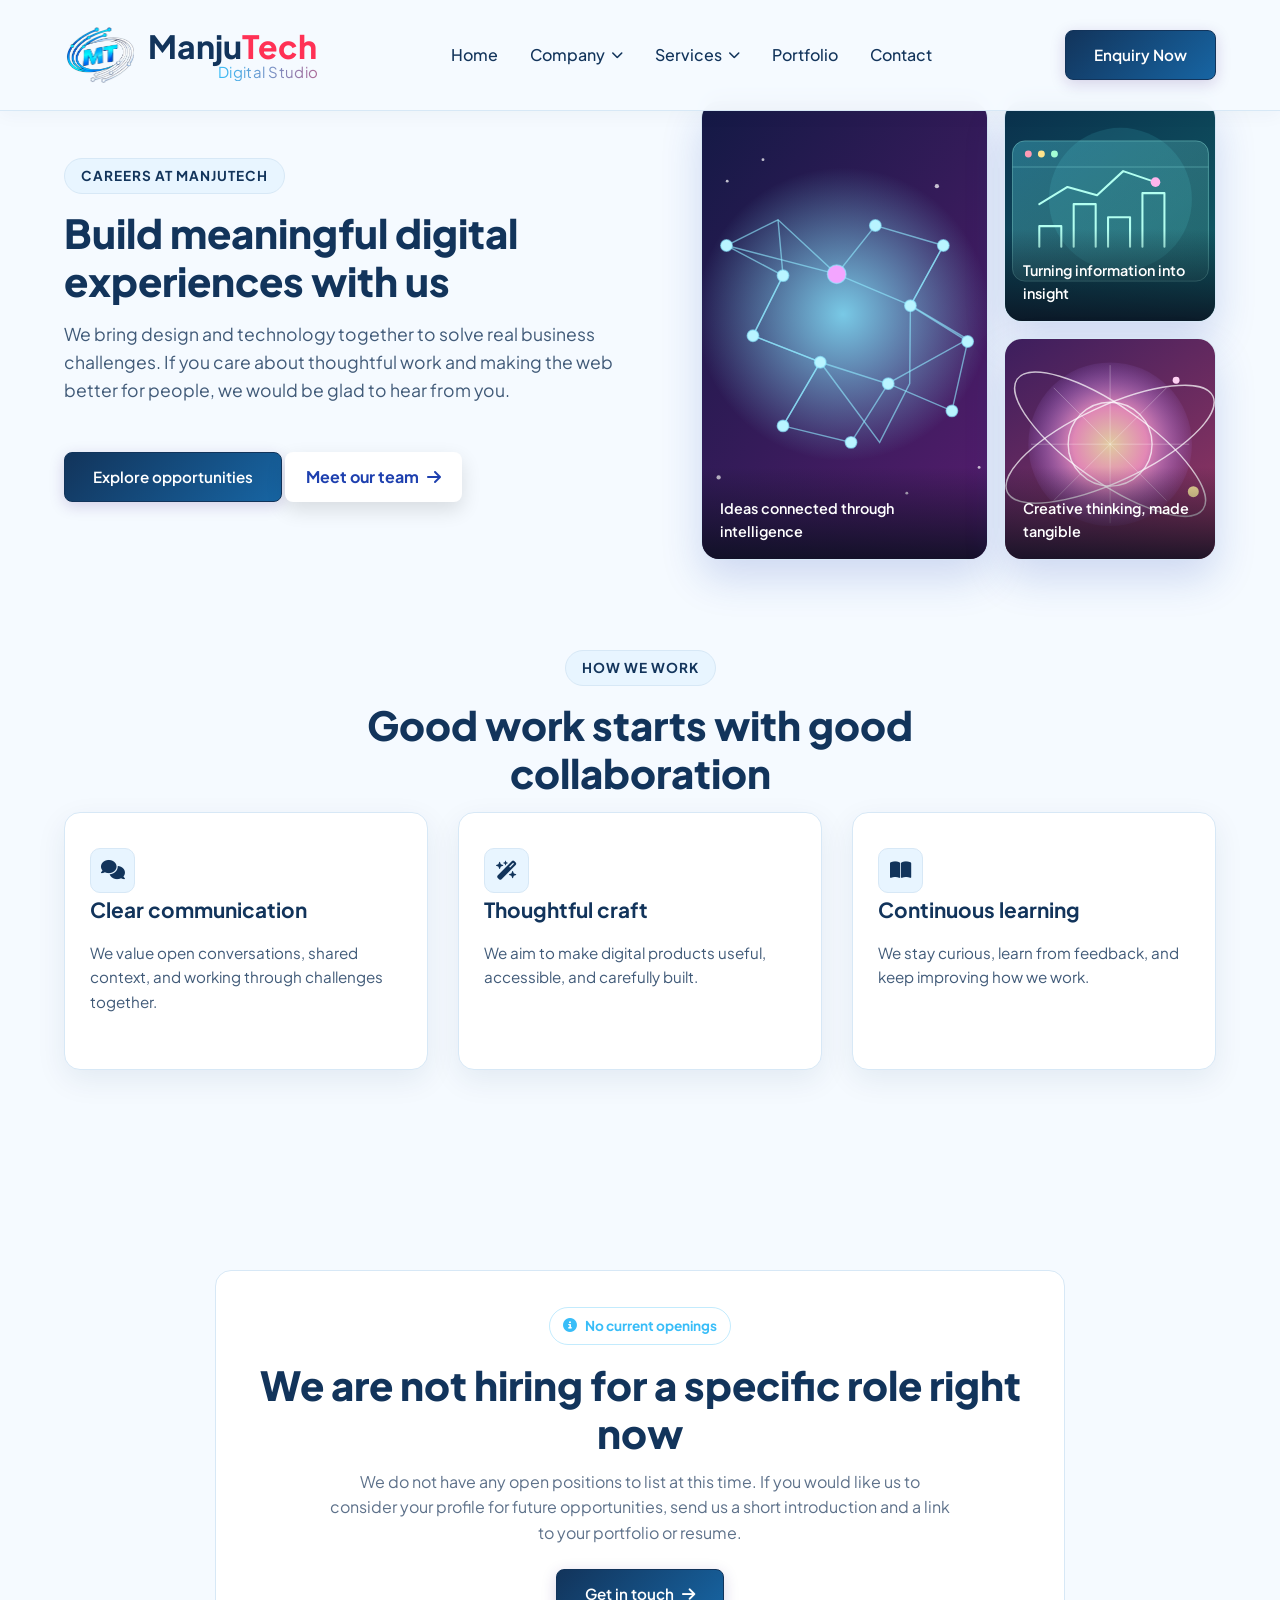
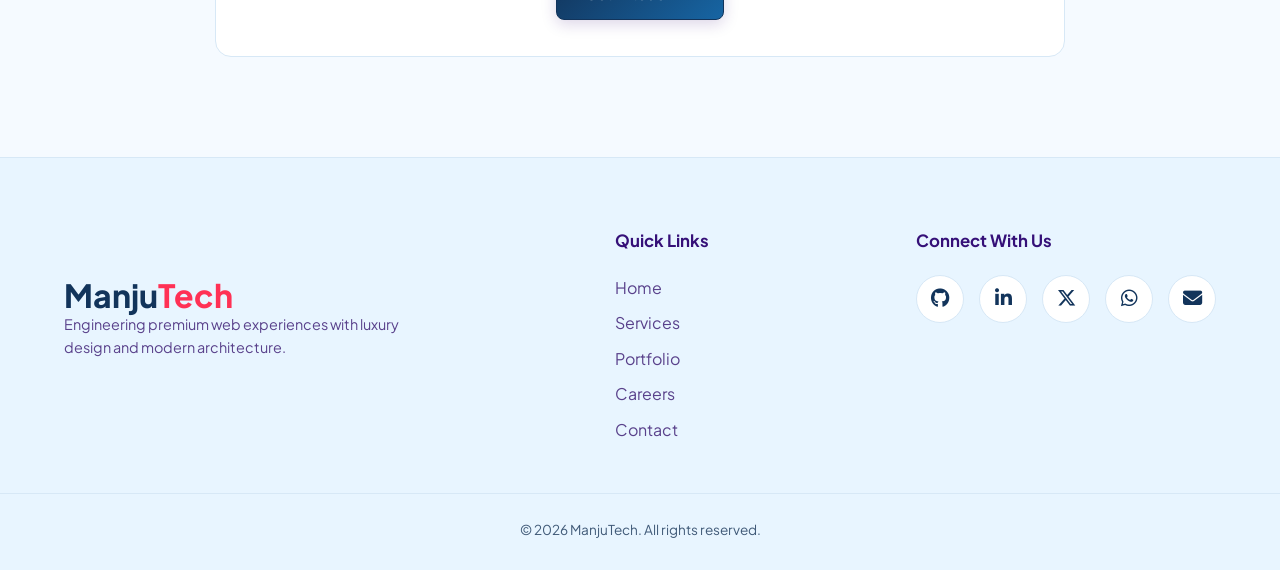
==== career.html @ 192bab0e "Add files via upload" ====
<!DOCTYPE html>
<html lang="en">
<head>
    <meta charset="UTF-8">
    <meta name="viewport" content="width=device-width, initial-scale=1.0">
    <meta name="description" content="Explore career opportunities at ManjuTech. No current openings are listed; get in touch to share your interest in future opportunities.">
    <title>Careers | ManjuTech Digital Studio</title>
    <link rel="preconnect" href="https://fonts.googleapis.com">
    <link rel="preconnect" href="https://fonts.gstatic.com" crossorigin>
    <link href="https://fonts.googleapis.com/css2?family=Plus+Jakarta+Sans:wght@300;400;500;600;700;800&display=swap" rel="stylesheet">
    <link rel="stylesheet" href="https://cdnjs.cloudflare.com/ajax/libs/font-awesome/6.5.1/css/all.min.css">
    <link rel="stylesheet" href="style.css">
    <style>
        .careers-hero {
            display: grid;
            grid-template-columns: minmax(0, 1fr) minmax(0, 0.9fr);
            align-items: center;
            gap: 64px;
        }

        .careers-intro {
            max-width: 600px;
        }

        .careers-intro .section-subtitle {
            margin: 0 0 30px;
        }

        .career-photo-grid {
            min-height: 460px;
            display: grid;
            grid-template-columns: 1.15fr 0.85fr;
            grid-template-rows: 1fr 1fr;
            gap: 16px;
        }

        .career-photo {
            position: relative;
            min-height: 0;
            overflow: hidden;
            border: var(--border-glass);
            border-radius: 18px;
            background: var(--bg-navy-card);
            box-shadow: 0 18px 40px rgba(30, 64, 175, 0.18);
        }

        .career-photo:first-child {
            grid-row: 1 / 3;
            border-radius: 18px;
        }

        .career-artwork {
            width: 100%;
            height: 100%;
            position: absolute;
            inset: 0;
            transition: transform 0.4s ease;
        }

        .career-photo:hover .career-artwork {
            transform: scale(1.04);
        }

        .career-photo figcaption {
            position: absolute;
            right: 0;
            bottom: 0;
            left: 0;
            padding: 30px 18px 16px;
            color: #fff;
            font-size: 0.9rem;
            font-weight: 600;
            background: linear-gradient(transparent, rgba(10, 15, 30, 0.85));
        }

        .career-team-link {
            display: inline-flex;
            align-items: center;
            gap: 8px;
            margin-top: 18px;
            padding: 11px 20px;
            border: 1px solid rgba(255, 255, 255, 0.75);
            border-radius: 8px;
            background: #fff;
            color: #1e40af;
            font-weight: 700;
            text-decoration: none;
            box-shadow: 0 8px 20px rgba(0, 0, 0, 0.12);
            transition: transform 0.2s ease, box-shadow 0.2s ease, background 0.2s ease;
        }

        .career-team-link:hover {
            transform: translateY(-2px);
            background: #f3f7ff;
            box-shadow: 0 12px 24px rgba(0, 0, 0, 0.16);
        }

        .career-team-link:focus-visible {
            outline: 3px solid var(--blue-light);
            outline-offset: 3px;
        }

        .career-values .section-header {
            max-width: 680px;
            margin: 0 auto;
        }

        .career-values {
            margin-top: 90px;
        }

        .career-values .service-card {
            height: 100%;
        }

        .career-openings {
            max-width: 850px;
            margin: 0 auto;
            padding: 36px;
            border: var(--border-glass);
            border-radius: 16px;
            background: var(--bg-navy-card);
            text-align: center;
        }

        .career-status {
            display: inline-flex;
            align-items: center;
            gap: 8px;
            margin-bottom: 16px;
            padding: 7px 13px;
            border: 1px solid rgba(56, 189, 248, 0.3);
            border-radius: 30px;
            color: var(--blue-light);
            font-size: 0.85rem;
            font-weight: 700;
        }

        .career-openings h2 {
            margin-bottom: 12px;
        }

        .career-openings p {
            max-width: 620px;
            margin: 0 auto 24px;
            color: var(--text-muted);
        }

        @media (max-width: 768px) {
            .careers-hero {
                grid-template-columns: 1fr;
                gap: 36px;
            }

            .career-photo-grid {
                min-height: 350px;
                gap: 10px;
            }

            .career-openings {
                padding: 26px 20px;
            }
        }

        @media (min-width: 769px) and (max-width: 992px) {
            .careers-hero {
                grid-template-columns: 1fr 0.9fr;
                gap: 32px;
            }

            .career-photo-grid {
                min-height: 380px;
            }
        }
    </style>
</head>
<body>
    <header class="navbar-header" id="navbar">
        <div class="container nav-container">
            <a href="index.html" class="logo">
                <img src="images/logo.png" alt="ManjuTech Logo" class="brand-logo">
                <span class="brand-text">
                    <span class="brand-name">Manju<span>Tech</span></span>
                    <span class="brand-tagline">Digital Studio</span>
                </span>
            </a>

            <nav class="nav-menu" id="nav-menu">
                <ul class="nav-list">
                    <li><a href="index.html" class="nav-link">Home</a></li>
                    <li class="nav-item dropdown">
                        <a href="#" class="nav-link dropdown-toggle active" aria-current="page">
                            Company <i class="fa-solid fa-chevron-down dropdown-icon"></i>
                        </a>
                        <div class="mega-menu">
                            <div class="mega-menu-header">COMPANY</div>
                            <div class="mega-menu-grid">
                                <a href="about.html" class="mega-item">
                                    <div class="icon-box"><i class="fa-solid fa-circle-info"></i></div>
                                    <div class="item-text">
                                        <span class="item-title">About Us</span>
                                        <span class="item-desc">Who We Are</span>
                                    </div>
                                </a>
                                <a href="team.html" class="mega-item">
                                    <div class="icon-box"><i class="fa-solid fa-user-group"></i></div>
                                    <div class="item-text">
                                        <span class="item-title">Our Team</span>
                                        <span class="item-desc">Designers. Thinkers. Makers.</span>
                                    </div>
                                </a>
                                <a href="technology.html" class="mega-item">
                                    <div class="icon-box"><i class="fa-solid fa-robot"></i></div>
                                    <div class="item-text">
                                        <span class="item-title">Technology Stacks</span>
                                        <span class="item-desc">Tools We Use</span>
                                    </div>
                                </a>
                                <a href="testimonial.html" class="mega-item">
                                    <div class="icon-box"><i class="fa-solid fa-comment-dots"></i></div>
                                    <div class="item-text">
                                        <span class="item-title">Testimonials</span>
                                        <span class="item-desc">Client Feedback</span>
                                    </div>
                                </a>
                                <a href="career.html" class="mega-item" aria-current="page">
                                    <div class="icon-box"><i class="fa-solid fa-briefcase"></i></div>
                                    <div class="item-text">
                                        <span class="item-title">Careers</span>
                                        <span class="item-desc">Join Our Team</span>
                                    </div>
                                </a>
                                <a href="faq.html" class="mega-item">
                                    <div class="icon-box"><i class="fa-solid fa-circle-question"></i></div>
                                    <div class="item-text">
                                        <span class="item-title">FAQs</span>
                                        <span class="item-desc">Answers Simplified</span>
                                    </div>
                                </a>
                            </div>
                        </div>
                    </li>
                    <li class="nav-item dropdown services-dropdown">
                        <a href="enquiry.html" class="nav-link dropdown-toggle">
                            Services <i class="fa-solid fa-chevron-down dropdown-icon"></i>
                        </a>
                        <div class="mega-menu services-mega-menu">
                            <div class="services-left-panel">
                                <div class="mega-menu-header">SERVICES</div>
                                <div class="service-cat-item active" data-target="panel-web">
                                    <div class="icon-box"><i class="fa-solid fa-laptop-code"></i></div>
                                    <div class="item-text">
                                        <span class="item-title">Web Development</span>
                                        <span class="item-desc">Scalable &amp; High Performance</span>
                                    </div>
                                    <i class="fa-solid fa-chevron-right arrow-icon"></i>
                                </div>
                                <div class="service-cat-item" data-target="panel-uiux">
                                    <div class="icon-box"><i class="fa-solid fa-pen-nib"></i></div>
                                    <div class="item-text">
                                        <span class="item-title">Web Design and UI/UX</span>
                                        <span class="item-desc">Conversion optimized websites</span>
                                    </div>
                                    <i class="fa-solid fa-chevron-right arrow-icon"></i>
                                </div>
                                <div class="service-cat-item" data-target="panel-software">
                                    <div class="icon-box"><i class="fa-solid fa-code"></i></div>
                                    <div class="item-text">
                                        <span class="item-title">Software Development</span>
                                        <span class="item-desc">Custom Application for business</span>
                                    </div>
                                    <i class="fa-solid fa-chevron-right arrow-icon"></i>
                                </div>
                                <div class="service-cat-item" data-target="panel-marketing">
                                    <div class="icon-box"><i class="fa-solid fa-bullhorn"></i></div>
                                    <div class="item-text">
                                        <span class="item-title">SEO and Digital Marketing</span>
                                        <span class="item-desc">Traffic-driven market solution</span>
                                    </div>
                                    <i class="fa-solid fa-chevron-right arrow-icon"></i>
                                </div>
                                <div class="service-cat-item" data-target="panel-ai">
                                    <div class="icon-box"><i class="fa-solid fa-microchip"></i></div>
                                    <div class="item-text">
                                        <span class="item-title">AI Integration &amp; Systems</span>
                                        <span class="item-desc">Smart Automation and AI Tools</span>
                                    </div>
                                    <i class="fa-solid fa-chevron-right arrow-icon"></i>
                                </div>
                            </div>
                            <div class="services-right-panel">
                                <div id="panel-web" class="sub-panel active">
                                    <div class="mega-menu-header">WEB DEVELOPMENT</div>
                                    <div class="sub-links-list">
                                        <a href="enquiry.html" class="sub-link"><i class="fa-solid fa-arrow-trend-up"></i> Full-Stack Web Development</a>
                                        <a href="enquiry.html" class="sub-link"><i class="fa-solid fa-arrow-trend-up"></i> WordPress Web Development</a>
                                        <a href="enquiry.html" class="sub-link"><i class="fa-solid fa-arrow-trend-up"></i> Custom E-commerce Development</a>
                                        <a href="enquiry.html" class="sub-link"><i class="fa-solid fa-arrow-trend-up"></i> WooCommerce Development</a>
                                        <a href="enquiry.html" class="sub-link"><i class="fa-solid fa-arrow-trend-up"></i> API Development &amp; Integration</a>
                                        <a href="enquiry.html" class="sub-link"><i class="fa-solid fa-arrow-trend-up"></i> Legacy System Modernization</a>
                                    </div>
                                </div>
                                <div id="panel-uiux" class="sub-panel">
                                    <div class="mega-menu-header">WEB DESIGN AND UI/UX</div>
                                    <div class="sub-links-list">
                                        <a href="enquiry.html" class="sub-link"><i class="fa-solid fa-arrow-trend-up"></i> Wireframing &amp; User Research</a>
                                        <a href="enquiry.html" class="sub-link"><i class="fa-solid fa-arrow-trend-up"></i> High-Converting Landing Pages</a>
                                        <a href="enquiry.html" class="sub-link"><i class="fa-solid fa-arrow-trend-up"></i> Design Systems &amp; UI Kits</a>
                                    </div>
                                </div>
                                <div id="panel-software" class="sub-panel">
                                    <div class="mega-menu-header">SOFTWARE DEVELOPMENT</div>
                                    <div class="sub-links-list">
                                        <a href="enquiry.html" class="sub-link"><i class="fa-solid fa-arrow-trend-up"></i> SaaS Product Engineering</a>
                                        <a href="enquiry.html" class="sub-link"><i class="fa-solid fa-arrow-trend-up"></i> Cross-Platform Mobile Apps</a>
                                        <a href="enquiry.html" class="sub-link"><i class="fa-solid fa-arrow-trend-up"></i> Enterprise Software Solutions</a>
                                    </div>
                                </div>
                                <div id="panel-marketing" class="sub-panel">
                                    <div class="mega-menu-header">SEO &amp; DIGITAL MARKETING</div>
                                    <div class="sub-links-list">
                                        <a href="enquiry.html" class="sub-link"><i class="fa-solid fa-arrow-trend-up"></i> Technical &amp; On-Page SEO</a>
                                        <a href="enquiry.html" class="sub-link"><i class="fa-solid fa-arrow-trend-up"></i> PPC &amp; Paid Advertising</a>
                                        <a href="enquiry.html" class="sub-link"><i class="fa-solid fa-arrow-trend-up"></i> Social Media Growth Campaigns</a>
                                    </div>
                                </div>
                                <div id="panel-ai" class="sub-panel">
                                    <div class="mega-menu-header">AI INTEGRATION</div>
                                    <div class="sub-links-list">
                                        <a href="enquiry.html" class="sub-link"><i class="fa-solid fa-arrow-trend-up"></i> Custom AI Chatbots &amp; Agents</a>
                                        <a href="enquiry.html" class="sub-link"><i class="fa-solid fa-arrow-trend-up"></i> Workflow Automation</a>
                                        <a href="enquiry.html" class="sub-link"><i class="fa-solid fa-arrow-trend-up"></i> LLM Fine-Tuning &amp; Integration</a>
                                    </div>
                                </div>
                            </div>
                        </div>
                    </li>
                    <li><a href="index.html" class="nav-link">Portfolio</a></li>
                    <li><a href="contact.html" class="nav-link">Contact</a></li>
                </ul>
            </nav>

            <div class="nav-actions">
                <a href="enquiry.html" class="btn btn-primary nav-btn">Enquiry Now</a>
                <button class="mobile-toggle" id="mobile-toggle" aria-label="Toggle Navigation Menu">
                    <i class="fa-solid fa-bars"></i>
                </button>
            </div>
        </div>
    </header>

    <main class="careers-page">
        <section id="careers" class="section-padding">
            <div class="container">
                <div class="careers-hero">
                    <div class="careers-intro">
                        <span class="section-badge">Careers at ManjuTech</span>
                        <h1 class="section-title">Build meaningful digital experiences with us</h1>
                        <p class="section-subtitle">We bring design and technology together to solve real business challenges. If you care about thoughtful work and making the web better for people, we would be glad to hear from you.</p>
                        <a href="#open-positions" class="btn btn-primary">Explore opportunities</a>
                        <a href="team.html" class="career-team-link">Meet our team <i class="fa-solid fa-arrow-right" aria-hidden="true"></i></a>
                    </div>
                    <div class="career-photo-grid" aria-label="AI-inspired digital illustrations">
                        <figure class="career-photo">
                            <svg class="career-artwork" viewBox="0 0 480 640" role="img" aria-labelledby="career-art-title-1" preserveAspectRatio="xMidYMid slice">
                                <title id="career-art-title-1">Abstract glowing neural network artwork</title>
                                <defs>
                                    <linearGradient id="career-bg-1" x1="0" y1="0" x2="1" y2="1">
                                        <stop stop-color="#101943"/>
                                        <stop offset="1" stop-color="#5a1d70"/>
                                    </linearGradient>
                                    <radialGradient id="career-glow-1">
                                        <stop stop-color="#85e8ff" stop-opacity=".85"/>
                                        <stop offset="1" stop-color="#85e8ff" stop-opacity="0"/>
                                    </radialGradient>
                                </defs>
                                <rect width="480" height="640" fill="url(#career-bg-1)"/>
                                <circle cx="238" cy="298" r="205" fill="url(#career-glow-1)"/>
                                <g fill="none" stroke="#90eaff" stroke-opacity=".62" stroke-width="2">
                                    <path d="M75 202 154 244 112 328 206 365 154 454 249 477 301 395 390 433 412 336 332 286 378 202 283 174 229 242 147 166Z"/>
                                    <path d="m75 202 154 40 104 44 79 47-112 62-94-30-52 89"/>
                                    <path d="m147 166 7 78-42 84 94 37 83 112 42-82 1-109 46-84"/>
                                    <circle cx="75" cy="202" r="8" fill="#b9f4ff"/>
                                    <circle cx="154" cy="244" r="8" fill="#b9f4ff"/>
                                    <circle cx="112" cy="328" r="8" fill="#b9f4ff"/>
                                    <circle cx="206" cy="365" r="8" fill="#b9f4ff"/>
                                    <circle cx="154" cy="454" r="8" fill="#b9f4ff"/>
                                    <circle cx="249" cy="477" r="8" fill="#b9f4ff"/>
                                    <circle cx="301" cy="395" r="8" fill="#b9f4ff"/>
                                    <circle cx="390" cy="433" r="8" fill="#b9f4ff"/>
                                    <circle cx="412" cy="336" r="8" fill="#b9f4ff"/>
                                    <circle cx="332" cy="286" r="8" fill="#b9f4ff"/>
                                    <circle cx="378" cy="202" r="8" fill="#b9f4ff"/>
                                    <circle cx="283" cy="174" r="8" fill="#b9f4ff"/>
                                    <circle cx="229" cy="242" r="13" fill="#f3a5ff"/>
                                </g>
                                <g fill="#fff" fill-opacity=".72">
                                    <circle cx="76" cy="112" r="2"/><circle cx="369" cy="119" r="3"/>
                                    <circle cx="428" cy="512" r="2"/><circle cx="64" cy="526" r="3"/>
                                    <circle cx="327" cy="548" r="2"/><circle cx="126" cy="82" r="2"/>
                                </g>
                            </svg>
                            <figcaption>Ideas connected through intelligence</figcaption>
                        </figure>
                        <figure class="career-photo">
                            <svg class="career-artwork" viewBox="0 0 480 320" role="img" aria-labelledby="career-art-title-2" preserveAspectRatio="xMidYMid slice">
                                <title id="career-art-title-2">Abstract AI interface with luminous data panels</title>
                                <defs>
                                    <linearGradient id="career-bg-2" x1="0" y1="0" x2="1" y2="1">
                                        <stop stop-color="#092b49"/>
                                        <stop offset="1" stop-color="#12666c"/>
                                    </linearGradient>
                                    <linearGradient id="career-panel-2" x1="0" y1="0" x2="1" y2="1">
                                        <stop stop-color="#53d8ed" stop-opacity=".35"/>
                                        <stop offset="1" stop-color="#b9ffdb" stop-opacity=".08"/>
                                    </linearGradient>
                                </defs>
                                <rect width="480" height="320" fill="url(#career-bg-2)"/>
                                <circle cx="255" cy="143" r="104" fill="#54e4ef" opacity=".12"/>
                                <rect x="98" y="58" width="285" height="204" rx="18" fill="url(#career-panel-2)" stroke="#9ef8ed" stroke-opacity=".55"/>
                                <path d="M98 96h285" stroke="#9ef8ed" stroke-opacity=".45"/>
                                <circle cx="121" cy="77" r="5" fill="#ff9bb5"/>
                                <circle cx="140" cy="77" r="5" fill="#ffe38c"/>
                                <circle cx="159" cy="77" r="5" fill="#a5ffd5"/>
                                <g fill="none" stroke="#b2fff0" stroke-width="3" stroke-linecap="round" stroke-linejoin="round">
                                    <path d="M137 212v-30h32v30m18 0v-62h32v62m18 0v-43h32v43m18 0v-78h32v78"/>
                                    <path d="m137 150 41-25 43 12 38-35 47 16"/>
                                </g>
                                <circle cx="306" cy="118" r="7" fill="#ffb5ec"/>
                            </svg>
                            <figcaption>Turning information into insight</figcaption>
                        </figure>
                        <figure class="career-photo">
                            <svg class="career-artwork" viewBox="0 0 480 320" role="img" aria-labelledby="career-art-title-3" preserveAspectRatio="xMidYMid slice">
                                <title id="career-art-title-3">Abstract digital creativity with a radiant geometric form</title>
                                <defs>
                                    <linearGradient id="career-bg-3" x1="0" y1="0" x2="1" y2="1">
                                        <stop stop-color="#321b5d"/>
                                        <stop offset="1" stop-color="#a33b62"/>
                                    </linearGradient>
                                    <radialGradient id="career-orb-3">
                                        <stop stop-color="#fff3b0"/>
                                        <stop offset=".45" stop-color="#ff9fca"/>
                                        <stop offset="1" stop-color="#b280ff" stop-opacity=".12"/>
                                    </radialGradient>
                                </defs>
                                <rect width="480" height="320" fill="url(#career-bg-3)"/>
                                <circle cx="240" cy="153" r="119" fill="url(#career-orb-3)" opacity=".8"/>
                                <g fill="none" stroke="#fff" stroke-opacity=".72">
                                    <ellipse cx="240" cy="153" rx="165" ry="55" transform="rotate(-25 240 153)" stroke-width="2"/>
                                    <ellipse cx="240" cy="153" rx="165" ry="55" transform="rotate(35 240 153)" stroke-width="2"/>
                                    <circle cx="240" cy="153" r="61" stroke-width="2"/>
                                    <path d="M240 38v230M125 153h230M158 71l164 164m0-164L158 235" stroke-opacity=".4"/>
                                </g>
                                <circle cx="79" cy="91" r="7" fill="#b4f4ff"/>
                                <circle cx="361" cy="222" r="8" fill="#ffe7a0"/>
                                <circle cx="336" cy="60" r="5" fill="#ffd1f4"/>
                            </svg>
                            <figcaption>Creative thinking, made tangible</figcaption>
                        </figure>
                    </div>
                </div>

                <div class="career-values">
                    <div class="section-header text-center">
                        <span class="section-badge">How We Work</span>
                        <h2 class="section-title">Good work starts with good collaboration</h2>
                    </div>
                    <div class="services-grid">
                        <article class="service-card">
                            <div class="feature-icon"><i class="fa-solid fa-comments" aria-hidden="true"></i></div>
                            <h3>Clear communication</h3>
                            <p>We value open conversations, shared context, and working through challenges together.</p>
                        </article>
                        <article class="service-card">
                            <div class="feature-icon"><i class="fa-solid fa-wand-magic-sparkles" aria-hidden="true"></i></div>
                            <h3>Thoughtful craft</h3>
                            <p>We aim to make digital products useful, accessible, and carefully built.</p>
                        </article>
                        <article class="service-card">
                            <div class="feature-icon"><i class="fa-solid fa-book-open" aria-hidden="true"></i></div>
                            <h3>Continuous learning</h3>
                            <p>We stay curious, learn from feedback, and keep improving how we work.</p>
                        </article>
                    </div>
                </div>
            </div>
        </section>

        <section id="open-positions" class="section-padding">
            <div class="container">
                <div class="career-openings">
                    <span class="career-status"><i class="fa-solid fa-circle-info" aria-hidden="true"></i> No current openings</span>
                    <h2 class="section-title">We are not hiring for a specific role right now</h2>
                    <p>We do not have any open positions to list at this time. If you would like us to consider your profile for future opportunities, send us a short introduction and a link to your portfolio or resume.</p>
                    <a class="btn btn-primary" href="mailto:Sahbablu091@gmail.com?subject=Future%20career%20opportunities%20at%20ManjuTech">
                        Get in touch <i class="fa-solid fa-arrow-right" aria-hidden="true"></i>
                    </a>
                </div>
            </div>
        </section>
    </main>

   <!-- ================= FOOTER ================= -->
    <footer class="footer">
        <div class="container footer-container">
            <div class="footer-brand">
                <a href="index.html#home" class="brand-logo">
                    <div class="logo-icon">
                        <svg viewBox="0 0 500 300" xmlns="http://www.w3.org/2000/svg">
                            <path d="M 50 250 L 50 50 L 120 50 L 175 160 L 230 50 L 300 50 L 300 250 L 240 250 L 240 120 L 190 220 L 160 220 L 110 120 L 110 250 Z" fill="url(#navLogoGrad)" />
                            <path d="M 330 50 L 470 50 L 470 110 L 430 110 L 430 250 L 370 250 L 370 110 L 330 110 Z" fill="url(#navLogoGrad)" />
                            <path d="M 120 170 Q 230 40 340 40 Q 250 120 150 170 Z" fill="url(#navLogoGrad)" />
                            <path d="M 140 140 Q 260 20 380 20 Q 280 100 170 140 Z" fill="url(#navLogoGrad)" />
                        </svg>
                    </div>
                    <span class="brand-name">Manju<span>Tech</span></span>
                </a>
                <p>Engineering premium web experiences with luxury design and modern architecture.</p>
            </div>

            <div class="footer-links">
                <h4>Quick Links</h4>
                <ul>
                    <li><a href="index.html">Home</a></li>
                <li><a href="enquiry.html">Services</a></li>
                <li><a href="portfolio.html">Portfolio</a></li>
                <li><a href="career.html">Careers</a></li>
                <li><a href="contact.html">Contact</a></li>
                </ul>
            </div>

            <div class="footer-social">
                <h4>Connect With Us</h4>
               <div class="social-links">
    <!-- Existing social links (GitHub, LinkedIn, Twitter) -->
    <a href="#" target="_blank" aria-label="GitHub"><i class="fa-brands fa-github"></i></a>
    <a href="#" target="_blank" aria-label="LinkedIn"><i class="fa-brands fa-linkedin-in"></i></a>
    <a href="#" target="_blank" aria-label="Twitter"><i class="fa-brands fa-x-twitter"></i></a>

    <!-- Clickable WhatsApp Icon -->
    <a href="https://wa.me/9779767745929" target="_blank" rel="noopener noreferrer" aria-label="WhatsApp">
        <i class="fa-brands fa-whatsapp"></i>
    </a>

    <!-- Clickable Email Icon -->
    <a href="mailto:Sahbablu091@gmail.com" aria-label="Email Us">
        <i class="fa-solid fa-envelope"></i>
    </a>
</div>
            </div>
        </div>

        <div class="footer-bottom text-center">
            <p>&copy; <span id="year"></span> ManjuTech. All rights reserved.</p>
        </div>
    </footer>

    <script src="script.js"></script>
</body>
</html>
---- style.css ----
/* ====================================================================
   FILE: style.css
   MANJUTECH - Ice White, Sky Blue, Deep Blue & Electric Red
   
   COLOR PALETTE EDIT GUIDE:
   - Ice White: #F5FAFF
   - Sky Blue: #38BDF8
   - Deep Blue: #12345B
   - Electric Red: #FF3155
   ==================================================================== */

:root {
    /* Backgrounds: Warm Creamy White */
    --bg-color: #fcfbf7;
    --bg-card: #ffffff;
    --bg-card-hover: #f5f3ec;
    --border-color: rgba(0, 0, 0, 0.08);

    /* Text Colors for Light Theme */
    --text-primary: #1a1a1a;
    --text-secondary: #555555;
    --text-muted: #777777;

    /* Theme Accents: Crimson Red & Royal Blue */
    --primary-blue: #1e40af;       /* Deep Royal Blue */
    --primary-red: #dc2626;        /* Bold Crimson Red */
    --accent-red-hover: #b91c1c;

    /* Primary CTA Gradient (Blue to Red) */
    --btn-gradient: linear-gradient(135deg, #1e40af 0%, #dc2626 100%);
    --shadow-soft: 0 10px 30px rgba(0, 0, 0, 0.06);
}

/* Reset & Base Styles */
* {
    margin: 0;
    padding: 0;
    box-sizing: border-box;
}

html {
    scroll-behavior: smooth;
}

body {
    font-family: var(--font-main);
    background-color: var(--bg-navy-dark);
    color: var(--text-white);
    line-height: 1.6;
    overflow-x: hidden;
}

.container {
    width: 90%;
    max-width: 1200px;
    margin: 0 auto;
}

.section-padding {
    padding: 100px 0;
}

.text-center {
    text-align: center;
}

.w-100 {
    width: 100%;
}

/* Typography Utilities */
.gradient-text {
    background: var(--gradient-primary);
    -webkit-background-clip: text;
    -webkit-text-fill-color: transparent;
}

.section-badge {
    display: inline-block;
    padding: 6px 16px;
    border-radius: 30px;
    background: rgba(56, 189, 248, 0.1);
    border: 1px solid rgba(56, 189, 248, 0.3);
    color: var(--blue-light);
    font-size: 0.85rem;
    font-weight: 700;
    text-transform: uppercase;
    letter-spacing: 1px;
    margin-bottom: 15px;
}

.section-title {
    font-size: 2.5rem;
    font-weight: 800;
    margin-bottom: 15px;
    line-height: 1.2;
}

.section-subtitle {
    color: var(--text-muted);
    font-size: 1.1rem;
    max-width: 650px;
    margin: 0 auto 50px auto;
}

/* Buttons */
.btn {
    display: inline-flex;
    align-items: center;
    justify-content: center;
    gap: 8px;
    padding: 12px 28px;
    border-radius: 8px;
    font-weight: 600;
    font-size: 0.95rem;
    text-decoration: none;
    cursor: pointer;
    transition: var(--transition);
    border: none;
}

.btn-primary {
    background: var(--gradient-primary);
    color: var(--text-white);
    box-shadow: var(--shadow-glow);
}

.btn-primary:hover {
    transform: translateY(-2px);
    box-shadow: 0 15px 35px -10px rgba(56, 189, 248, 0.5);
}

.btn-secondary {
    background: rgba(255, 255, 255, 0.05);
    color: var(--text-white);
    border: var(--border-glass);
}

.btn-secondary:hover {
    background: rgba(255, 255, 255, 0.1);
    border-color: var(--blue-light);
}

.btn-light {
    background: #ffffff;
    color: var(--bg-navy-dark);
}

.btn-light:hover {
    background: var(--blue-light);
    color: #ffffff;
}

/* Navbar */
.navbar-header {
    position: fixed;
    top: 0;
    left: 0;
    width: 100%;
    z-index: 1000;
    padding: 20px 0;
    transition: var(--transition);
}

.navbar-header.scrolled {
    background: rgba(7, 13, 31, 0.9);
    backdrop-filter: blur(12px);
    padding: 12px 0;
    border-bottom: var(--border-glass);
}

.nav-container {
    display: flex;
    align-items: center;
    justify-content: space-between;
}

.brand-logo {
    display: flex;
    align-items: center;
    gap: 12px;
    text-decoration: none;
}

.logo-icon {
    width: 42px;
    height: 42px;
}

.logo-icon svg {
    width: 100%;
    height: 100%;
}

.brand-name {
    font-size: 1.5rem;
    font-weight: 800;
    color: var(--text-white);
}

.brand-name span {
    color: var(--blue-light);
}

.nav-list {
    display: flex;
    list-style: none;
    gap: 32px;
}

.nav-link {
    color: var(--text-muted);
    text-decoration: none;
    font-weight: 500;
    transition: var(--transition);
}

.nav-link:hover, .nav-link.active {
    color: var(--blue-light);
}

.nav-actions {
    display: flex;
    align-items: center;
    gap: 15px;
}

.mobile-toggle {
    display: none;
    background: none;
    border: none;
    color: var(--text-white);
    font-size: 1.5rem;
    cursor: pointer;
}

/* Hero Section */
.hero-section {
    position: relative;
    padding: 180px 0 100px 0;
    min-height: 90vh;
    display: flex;
    align-items: center;
}

.hero-bg-glow {
    position: absolute;
    top: -100px;
    right: -100px;
    width: 600px;
    height: 600px;
    background: var(--gradient-glow);
    z-index: -1;
    pointer-events: none;
}

.hero-container {
    display: grid;
    grid-template-columns: 1.2fr 0.8fr;
    gap: 50px;
    align-items: center;
}

.badge-pill {
    display: inline-flex;
    align-items: center;
    gap: 8px;
    padding: 6px 16px;
    border-radius: 20px;
    background: rgba(56, 189, 248, 0.08);
    border: var(--border-glass);
    font-size: 0.85rem;
    color: var(--blue-light);
    margin-bottom: 25px;
}

.status-dot {
    width: 8px;
    height: 8px;
    background: #10b981;
    border-radius: 50%;
    box-shadow: 0 0 10px #10b981;
}

.hero-title {
    font-size: 3.5rem;
    font-weight: 800;
    line-height: 1.15;
    margin-bottom: 20px;
}

.hero-subtitle {
    font-size: 1.2rem;
    color: var(--text-muted);
    margin-bottom: 35px;
    max-width: 580px;
}

.hero-cta-group {
    display: flex;
    gap: 15px;
    margin-bottom: 50px;
}

.hero-stats {
    display: flex;
    gap: 40px;
    padding-top: 30px;
    border-top: var(--border-glass);
}

.stat-number {
    font-size: 2rem;
    font-weight: 800;
    color: var(--blue-light);
}

.stat-label {
    font-size: 0.85rem;
    color: var(--text-muted);
}

/* Hero Visual / Code Window */
.code-card-glass {
    background: var(--bg-navy-card);
    border: var(--border-glass);
    border-radius: 16px;
    box-shadow: 0 20px 40px rgba(0, 0, 0, 0.5);
    overflow: hidden;
}

.code-card-header {
    background: rgba(255, 255, 255, 0.03);
    padding: 12px 20px;
    display: flex;
    align-items: center;
    gap: 8px;
    border-bottom: var(--border-glass);
}

.dot {
    width: 12px;
    height: 12px;
    border-radius: 50%;
}

.dot.red { background: #ef4444; }
.dot.yellow { background: #f59e0b; }
.dot.green { background: #10b981; }

.code-title {
    font-size: 0.85rem;
    color: var(--text-muted);
    margin-left: 10px;
    font-family: monospace;
}

.code-body {
    padding: 25px;
    font-family: 'Courier New', Courier, monospace;
    font-size: 0.9rem;
    line-height: 1.7;
    overflow-x: auto;
}

.token-keyword { color: #f43f5e; }
.token-class { color: #38bdf8; }
.token-method { color: #3b82f6; }
.token-property { color: #a7f3d0; }
.token-string { color: #fde047; }

/* About Section */
.about-cta {
    margin-top: 40px;
}

.about-grid {
    display: grid;
    grid-template-columns: 1fr 1fr;
    gap: 60px;
    align-items: center;
}

.about-image-wrapper {
    position: relative;
}

.about-img {
    width: 100%;
    border-radius: 16px;
    border: var(--border-glass);
    box-shadow: 0 20px 40px rgba(0,0,0,0.4);
}

.about-experience-card {
    position: absolute;
    bottom: -20px;
    right: -20px;
    background: var(--bg-navy-light);
    border: var(--border-glass);
    padding: 20px 25px;
    border-radius: 12px;
    box-shadow: var(--shadow-glow);
    display: flex;
    flex-direction: column;
}

.exp-number {
    font-size: 2rem;
    font-weight: 800;
    color: var(--blue-light);
}

.exp-text {
    font-size: 0.85rem;
    color: var(--text-muted);
}

.about-details h3 {
    font-size: 1.8rem;
    margin-bottom: 20px;
    line-height: 1.3;
}

.about-details p {
    color: var(--text-muted);
    margin-bottom: 30px;
}

.about-features {
    display: flex;
    flex-direction: column;
    gap: 20px;
}

.feature-card {
    display: flex;
    gap: 15px;
    background: var(--bg-navy-card);
    padding: 16px;
    border-radius: 12px;
    border: var(--border-glass);
}

.feature-icon {
    width: 45px;
    height: 45px;
    background: rgba(56, 189, 248, 0.1);
    color: var(--blue-light);
    border-radius: 10px;
    display: flex;
    align-items: center;
    justify-content: center;
    font-size: 1.2rem;
    flex-shrink: 0;
}

.feature-card h4 {
    font-size: 1.05rem;
    margin-bottom: 4px;
}

.feature-card p {
    font-size: 0.85rem;
    margin-bottom: 0;
}

/* Services Section */
.services-grid {
    display: grid;
    grid-template-columns: repeat(auto-fit, minmax(260px, 1fr));
    gap: 30px;
}

.service-card {
    background: var(--bg-navy-card);
    border: var(--border-glass);
    border-radius: 16px;
    padding: 35px 25px;
    transition: var(--transition);
}

.service-card:hover {
    transform: translateY(-8px);
    border-color: var(--blue-light);
    box-shadow: var(--shadow-glow);
}

.service-icon {
    width: 60px;
    height: 60px;
    background: var(--gradient-primary);
    border-radius: 12px;
    display: flex;
    align-items: center;
    justify-content: center;
    font-size: 1.6rem;
    color: var(--text-white);
    margin-bottom: 25px;
}

.service-card h3 {
    font-size: 1.3rem;
    margin-bottom: 15px;
}

.service-card p {
    color: var(--text-muted);
    font-size: 0.95rem;
    margin-bottom: 20px;
}

.service-list {
    list-style: none;
}

.service-list li {
    font-size: 0.85rem;
    color: var(--text-muted);
    margin-bottom: 8px;
    display: flex;
    align-items: center;
    gap: 8px;
}

.service-list li i {
    color: var(--blue-light);
}

/* Portfolio Section */
.portfolio-filters {
    display: flex;
    justify-content: center;
    gap: 12px;
    margin-bottom: 40px;
    flex-wrap: wrap;
}

.filter-btn {
    background: transparent;
    border: var(--border-glass);
    color: var(--text-muted);
    padding: 8px 20px;
    border-radius: 20px;
    cursor: pointer;
    font-weight: 500;
    transition: var(--transition);
}

.filter-btn:hover, .filter-btn.active {
    background: var(--blue-light);
    color: var(--bg-navy-dark);
    border-color: var(--blue-light);
}

.portfolio-grid {
    display: grid;
    grid-template-columns: repeat(auto-fit, minmax(320px, 1fr));
    gap: 30px;
}

.portfolio-card {
    border-radius: 16px;
    overflow: hidden;
    background: var(--bg-navy-card);
    border: var(--border-glass);
}

.portfolio-card.hide {
    display: none;
}

.portfolio-img-container {
    position: relative;
    overflow: hidden;
    height: 260px;
}

.portfolio-img-container img {
    width: 100%;
    height: 100%;
    object-fit: cover;
    transition: var(--transition);
}

.portfolio-overlay {
    position: absolute;
    inset: 0;
    background: rgba(7, 13, 31, 0.9);
    padding: 30px;
    display: flex;
    flex-direction: column;
    justify-content: center;
    align-items: flex-start;
    opacity: 0;
    transition: var(--transition);
}

.portfolio-card:hover .portfolio-overlay {
    opacity: 1;
}

.portfolio-card:hover img {
    transform: scale(1.1);
}

.category-tag {
    font-size: 0.75rem;
    color: var(--blue-light);
    text-transform: uppercase;
    letter-spacing: 1px;
    margin-bottom: 10px;
    font-weight: 700;
}

.portfolio-overlay h3 {
    font-size: 1.25rem;
    margin-bottom: 8px;
}

.portfolio-overlay p {
    font-size: 0.85rem;
    color: var(--text-muted);
    margin-bottom: 20px;
}

/* Process Section */
.process-steps {
    display: grid;
    grid-template-columns: repeat(auto-fit, minmax(220px, 1fr));
    gap: 30px;
}

.step-card {
    background: var(--bg-navy-card);
    border: var(--border-glass);
    border-radius: 16px;
    padding: 30px 20px;
    position: relative;
}

.step-number {
    font-size: 2.5rem;
    font-weight: 800;
    color: rgba(56, 189, 248, 0.2);
    margin-bottom: 15px;
}

.step-card h3 {
    font-size: 1.15rem;
    margin-bottom: 10px;
}

.step-card p {
    font-size: 0.85rem;
    color: var(--text-muted);
}

/* Contact Section */
.contact-card-wrapper {
    background: var(--bg-navy-card);
    border: var(--border-glass);
    border-radius: 24px;
    padding: 60px;
    display: grid;
    grid-template-columns: 1fr 1fr;
    gap: 60px;
}

.contact-info h2 {
    font-size: 2.2rem;
    margin-bottom: 15px;
}

.contact-info p {
    color: var(--text-muted);
    margin-bottom: 40px;
}

.info-list {
    display: flex;
    flex-direction: column;
    gap: 25px;
}

.info-item {
    display: flex;
    gap: 15px;
    align-items: center;
}

.info-icon {
    width: 50px;
    height: 50px;
    border-radius: 12px;
    background: rgba(56, 189, 248, 0.1);
    color: var(--blue-light);
    display: flex;
    align-items: center;
    justify-content: center;
    font-size: 1.3rem;
}

.info-item h5 {
    font-size: 1rem;
    margin-bottom: 2px;
}

.info-item p {
    margin-bottom: 0;
    font-size: 0.9rem;
}

/* Form Styling */
.contact-form {
    display: flex;
    flex-direction: column;
    gap: 20px;
}

.form-group {
    display: flex;
    flex-direction: column;
    gap: 8px;
}

.form-group label {
    font-size: 0.85rem;
    font-weight: 600;
    color: var(--text-muted);
}

.form-group input, .form-group select, .form-group textarea {
    width: 100%;
    padding: 12px 16px;
    background: var(--bg-navy-dark);
    border: var(--border-glass);
    border-radius: 8px;
    color: var(--text-white);
    font-family: var(--font-main);
    outline: none;
    transition: var(--transition);
}

.form-group input:focus, .form-group select:focus, .form-group textarea:focus {
    border-color: var(--blue-light);
    box-shadow: 0 0 10px rgba(56, 189, 248, 0.2);
}

/* Footer */
.footer {
    background: #040814;
    border-top: var(--border-glass);
    padding: 70px 0 30px 0;
}

.footer-container {
    display: grid;
    grid-template-columns: 2fr 1fr 1fr;
    gap: 50px;
    margin-bottom: 50px;
}

.footer-brand p {
    color: var(--text-muted);
    font-size: 0.9rem;
    margin-top: 15px;
    max-width: 350px;
}

.footer-links h4, .footer-social h4 {
    font-size: 1.05rem;
    margin-bottom: 20px;
}

.footer-links ul {
    list-style: none;
    display: flex;
    flex-direction: column;
    gap: 10px;
}

.footer-links a {
    color: var(--text-muted);
    text-decoration: none;
    transition: var(--transition);
}

.footer-links a:hover {
    color: var(--blue-light);
}

.social-icons {
    display: flex;
    gap: 15px;
}

.social-icons a {
    width: 40px;
    height: 40px;
    border-radius: 50%;
    background: rgba(255, 255, 255, 0.05);
    color: var(--text-white);
    display: flex;
    align-items: center;
    justify-content: center;
    text-decoration: none;
    transition: var(--transition);
}

.social-icons a:hover {
    background: var(--blue-light);
    color: var(--bg-navy-dark);
}

.footer-bottom {
    border-top: var(--border-glass);
    padding-top: 25px;
    color: var(--text-muted);
    font-size: 0.85rem;
}

/* Modal */
.modal {
    display: none;
    position: fixed;
    inset: 0;
    z-index: 2000;
    background: rgba(0, 0, 0, 0.8);
    backdrop-filter: blur(8px);
    align-items: center;
    justify-content: center;
    padding: 20px;
}

.modal.active {
    display: flex;
}

.modal-content {
    background: var(--bg-navy-card);
    border: var(--border-glass);
    border-radius: 16px;
    max-width: 600px;
    width: 100%;
    padding: 30px;
    position: relative;
}

.close-modal {
    position: absolute;
    top: 15px;
    right: 20px;
    font-size: 1.8rem;
    cursor: pointer;
    color: var(--text-muted);
}

.close-modal:hover {
    color: var(--text-white);
}

.modal-content img {
    width: 100%;
    height: 240px;
    object-fit: cover;
    border-radius: 8px;
    margin-bottom: 20px;
}

/* Toast */
.toast {
    position: fixed;
    bottom: -100px;
    right: 30px;
    background: var(--blue-light);
    color: var(--bg-navy-dark);
    font-weight: 700;
    padding: 16px 24px;
    border-radius: 8px;
    box-shadow: 0 10px 30px rgba(0,0,0,0.5);
    transition: var(--transition);
    z-index: 3000;
}

.toast.show {
    bottom: 30px;
}

/* Responsive Media Queries */
@media (max-width: 992px) {
    .hero-container, .about-grid, .contact-card-wrapper {
        grid-template-columns: 1fr;
    }

    .hero-title {
        font-size: 2.8rem;
    }

    .footer-container {
        grid-template-columns: 1fr;
    }
}

@media (max-width: 768px) {
    .nav-menu {
        position: fixed;
        top: 80px;
        left: -100%;
        width: 100%;
        background: var(--bg-navy-card);
        padding: 30px;
        transition: var(--transition);
        border-bottom: var(--border-glass);
    }

    .nav-menu.active {
        left: 0;
    }

    .nav-list {
        flex-direction: column;
        align-items: center;
        gap: 20px;
    }

    .mobile-toggle {
        display: block;
    }

    .hero-cta-group {
        flex-direction: column;
    }

    .contact-card-wrapper {
        padding: 30px;
    }
}
.brand-logo-img {
    height: 48px;
    width: auto;
    object-fit: contain;
}
.whatsapp-link {
    color: var(--text-white);
    text-decoration: none;
    transition: var(--transition);
}

.whatsapp-link:hover {
    color: var(--blue-light);
}/* WhatsApp link styling */
.whatsapp-link {
    color: var(--text-white);
    text-decoration: none;
    transition: var(--transition);
}

.whatsapp-link:hover {
    color: var(--blue-light);
    text-decoration: underline;
}
/* Email link styling */
.email-link {
    color: var(--text-white);
    text-decoration: none;
    transition: var(--transition);
}

.email-link:hover {
    color: var(--blue-light);
    text-decoration: underline;
}
/* Social & Connect Icon Buttons */
.social-links {
    display: flex;
    justify-content: center;
    align-items: center;
    gap: 15px; /* Adds proper space between each button */
    margin-top: 20px;
}

.social-links a {
    width: 48px;
    height: 48px;
    background-color: rgba(255, 255, 255, 0.08); /* Dark subtle circular background */
    border: 1px solid rgba(255, 255, 255, 0.15);
    border-radius: 50%; /* Makes them circular */
    display: flex;
    align-items: center;
    justify-content: center;
    color: #ffffff !important; /* Pure white icon color */
    font-size: 1.2rem;
    text-decoration: none;
    transition: all 0.3s ease;
}

.social-links a:hover {
    background-color: #38bdf8; /* Light blue accent on hover */
    color: #0f172a !important; /* Dark text on hover */
    transform: translateY(-3px);
}
.logo {
    display: flex;
    align-items: center;
    gap: 14px;
    text-decoration: none;
}

.brand-text {
    display: flex;
    flex-direction: column;
    line-height: 1.1;
}

.brand-name {
    font-size: 32px;
    font-weight: 750;
    color: #ffffff;
}

.brand-name span {
    color: #65b9f5;
}

.brand-tagline {
    font-size: 15px;
    font-weight: 400;
    letter-spacing: 0.3px;
    position: relative;
    left: 70px;
    background: linear-gradient(90deg, #69b9f5, #5578d9);
    -webkit-background-clip: text;
    -webkit-text-fill-color: transparent;
}
.brand-logo {
    width: 70px;
    height: 70px;
    object-fit: contain;
    display: block;
    flex-shrink: 0;
}
/* Parent Container */
.nav-item.dropdown {
    position: relative;
    list-style: none;
}

.dropdown-toggle {
    display: flex;
    align-items: center;
    gap: 6px;
    cursor: pointer;
    text-decoration: none;
    color: #ffffff;
    font-weight: 500;
}

.dropdown-icon {
    font-size: 0.75rem;
    transition: transform 0.3s ease;
}

/* Mega Menu Container Card */
.mega-menu {
    position: absolute;
    top: 100%;
    left: 0;
    width: 520px;
    background-color: #0d1117; /* Dark theme background */
    border: 1px solid rgba(255, 255, 255, 0.1);
    border-radius: 16px;
    padding: 24px;
    margin-top: 12px;
    box-shadow: 0 20px 40px rgba(0, 0, 0, 0.6);
    
    /* Animation & Hidden States */
    opacity: 0;
    visibility: hidden;
    transform: translateY(12px);
    transition: all 0.3s cubic-bezier(0.16, 1, 0.3, 1);
    z-index: 1000;
}

/* Header Text */
.mega-menu-header {
    font-size: 0.75rem;
    font-weight: 700;
    color: #94a3b8;
    letter-spacing: 1px;
    margin-bottom: 16px;
    text-transform: uppercase;
}

/* 2-Column Grid Layout */
.mega-menu-grid {
    display: grid;
    grid-template-columns: 1fr 1fr;
    gap: 12px;
}

/* Individual Grid Card Item */
.mega-item {
    display: flex;
    align-items: center;
    gap: 14px;
    padding: 12px 14px;
    border-radius: 12px;
    text-decoration: none;
    background-color: rgba(255, 255, 255, 0.02);
    border: 1px solid transparent;
    transition: all 0.25s ease;
}

/* Icon Box Container */
.mega-item .icon-box {
    width: 44px;
    height: 44px;
    min-width: 44px;
    background-color: rgba(255, 255, 255, 0.05);
    border: 1px solid rgba(255, 255, 255, 0.1);
    border-radius: 10px;
    display: flex;
    align-items: center;
    justify-content: center;
    color: #64b5f6; /* Matching accent blue */
    font-size: 1.1rem;
    transition: all 0.25s ease;
}

/* Text Container */
.mega-item .item-text {
    display: flex;
    flex-direction: column;
}

.mega-item .item-title {
    font-size: 0.95rem;
    font-weight: 600;
    color: #ffffff;
    transition: color 0.25s ease;
}

.mega-item .item-desc {
    font-size: 0.8rem;
    color: #94a3b8;
    margin-top: 2px;
}

/* Hover States matching your theme */
.mega-item:hover {
    background-color: rgba(100, 181, 246, 0.08);
    border-color: rgba(100, 181, 246, 0.2);
    transform: translateY(-2px);
}

.mega-item:hover .icon-box {
    background-color: #64b5f6;
    color: #0d1117;
    border-color: #64b5f6;
}

.mega-item:hover .item-title {
    color: #64b5f6;
}

/* Show Menu on Hover */
.nav-item.dropdown:hover .mega-menu,
.nav-item.dropdown.active .mega-menu {
    opacity: 1;
    visibility: visible;
    transform: translateY(0);
}

.nav-item.dropdown:hover .dropdown-icon,
.nav-item.dropdown.active .dropdown-icon {
    transform: rotate(180deg);
}/* Two-Panel Mega Menu Container */
/* Centered Two-Panel Mega Menu Container */
.services-mega-menu {
    width: 760px !important;
    display: flex !important;
    padding: 0 !important;
    overflow: hidden;
    
    /* Centers the menu right under the Services button */
    left: 50% !important;
    transform: translateX(-50%) translateY(12px) !important;
}

/* Hover state to keep it centered when open */
.nav-item.dropdown:hover .services-mega-menu,
.nav-item.dropdown.active .services-mega-menu {
    opacity: 1;
    visibility: visible;
    transform: translateX(-50%) translateY(0) !important;
}

/* Left Panel */
.services-left-panel {
    width: 50%;
    padding: 20px;
    background-color: #0d1117;
    border-right: 1px solid rgba(255, 255, 255, 0.08);
    display: flex;
    flex-direction: column;
    gap: 6px;
}

/* Category item inside left panel */
.service-cat-item {
    display: flex;
    align-items: center;
    gap: 12px;
    padding: 10px 12px;
    border-radius: 10px;
    cursor: pointer;
    transition: all 0.2s ease;
}

.service-cat-item .icon-box {
    width: 38px;
    height: 38px;
    min-width: 38px;
    background-color: rgba(255, 255, 255, 0.04);
    border: 1px solid rgba(255, 255, 255, 0.08);
    border-radius: 8px;
    display: flex;
    align-items: center;
    justify-content: center;
    color: #64b5f6;
    font-size: 0.95rem;
}

.service-cat-item .item-text {
    display: flex;
    flex-direction: column;
    flex-grow: 1;
}

.service-cat-item .item-title {
    font-size: 0.88rem;
    font-weight: 600;
    color: #ffffff;
}

.service-cat-item .item-desc {
    font-size: 0.72rem;
    color: #94a3b8;
}

.service-cat-item .arrow-icon {
    font-size: 0.7rem;
    color: #64b5f6;
    opacity: 0;
    transition: opacity 0.2s ease;
}

/* Hover or Active state for Left Panel Items */
.service-cat-item:hover, 
.service-cat-item.active {
    background-color: rgba(100, 181, 246, 0.08);
    border-color: rgba(100, 181, 246, 0.15);
}

.service-cat-item:hover .arrow-icon,
.service-cat-item.active .arrow-icon {
    opacity: 1;
}

.service-cat-item.active .icon-box {
    background-color: #64b5f6;
    color: #0d1117;
}

/* Right Panel */
.services-right-panel {
    width: 50%;
    padding: 24px;
    background-color: #090d12;
    display: flex;
    flex-direction: column;
    justify-content: center;
}

/* Sub-panel switching logic */
.sub-panel {
    display: none;
}

.sub-panel.active {
    display: block;
}

/* Sub-links styling */
.sub-links-list {
    display: flex;
    flex-direction: column;
    gap: 8px;
    margin-top: 12px;
}

.sub-link {
    display: flex;
    align-items: center;
    gap: 10px;
    padding: 10px 14px;
    color: #cbd5e1;
    font-size: 0.88rem;
    font-weight: 500;
    text-decoration: none;
    border-radius: 8px;
    background-color: rgba(255, 255, 255, 0.02);
    transition: all 0.2s ease;
}

.sub-link i {
    font-size: 0.75rem;
    color: #64b5f6;
}

.sub-link:hover {
    background-color: rgba(100, 181, 246, 0.1);
    color: #64b5f6;
    padding-left: 18px;
}
/* Wide Contact Mega Menu Container */
.contact-mega-menu {
    width: 820px !important;
    display: flex !important;
    padding: 0 !important;
    overflow: hidden;
    left: auto !important;
    right: 0 !important;
    transform: translateY(12px) !important;
}

/* Hover state alignment */
.nav-item.dropdown:hover .contact-mega-menu,
.nav-item.dropdown.active .contact-mega-menu {
    opacity: 1;
    visibility: visible;
    transform: translateY(0) !important;
}

/* Left Info Panel */
.contact-info-panel {
    width: 45%;
    padding: 28px;
    background-color: #0d1117;
    border-right: 1px solid rgba(255, 255, 255, 0.08);
    display: flex;
    flex-direction: column;
    gap: 14px;
}

.contact-info-panel .badge-tag {
    font-size: 0.68rem;
    font-weight: 700;
    color: #64b5f6;
    background-color: rgba(100, 181, 246, 0.1);
    padding: 4px 10px;
    border-radius: 20px;
    width: fit-content;
    letter-spacing: 1px;
}

.contact-info-panel h3 {
    font-size: 1.25rem;
    color: #ffffff;
    line-height: 1.3;
}

.contact-info-panel h3 .highlight {
    color: #64b5f6;
}

.contact-info-panel p {
    font-size: 0.8rem;
    color: #94a3b8;
    line-height: 1.4;
}

.contact-methods {
    display: flex;
    flex-direction: column;
    gap: 12px;
    margin-top: 6px;
}

.contact-method-item {
    display: flex;
    align-items: center;
    gap: 10px;
}

/* Make email and whatsapp links clickable */
a.contact-method-item {
    text-decoration: none;
    cursor: pointer;
    transition: transform 0.2s ease;
}

a.contact-method-item:hover {
    transform: translateX(4px);
}

a.contact-method-item:hover .method-title {
    color: #64b5f6;
}

.contact-method-item .icon-box {
    width: 34px;
    height: 34px;
    min-width: 34px;
    background-color: rgba(255, 255, 255, 0.04);
    border: 1px solid rgba(255, 255, 255, 0.08);
    border-radius: 8px;
    display: flex;
    align-items: center;
    justify-content: center;
    color: #64b5f6;
    font-size: 0.85rem;
}

.contact-method-item .method-title {
    display: block;
    font-size: 0.78rem;
    font-weight: 600;
    color: #ffffff;
}

.contact-method-item .method-desc {
    display: block;
    font-size: 0.72rem;
    color: #94a3b8;
}

/* Right Form Panel */
.contact-form-panel {
    width: 55%;
    padding: 28px;
    background-color: #090d12;
}

.contact-form-panel form {
    display: flex;
    flex-direction: column;
    gap: 12px;
}

.contact-form-panel .form-group {
    display: flex;
    flex-direction: column;
    gap: 4px;
}

.contact-form-panel label {
    font-size: 0.75rem;
    font-weight: 500;
    color: #94a3b8;
}

.contact-form-panel input,
.contact-form-panel select,
.contact-form-panel textarea {
    width: 100%;
    padding: 9px 12px;
    background-color: rgba(255, 255, 255, 0.04);
    border: 1px solid rgba(255, 255, 255, 0.1);
    border-radius: 8px;
    color: #ffffff;
    font-size: 0.82rem;
    outline: none;
    transition: border-color 0.2s ease;
}

.contact-form-panel select option {
    background-color: #0d1117;
    color: #ffffff;
}

.contact-form-panel input:focus,
.contact-form-panel select:focus,
.contact-form-panel textarea:focus {
    border-color: #64b5f6;
}

.contact-form-panel input::placeholder,
.contact-form-panel textarea::placeholder {
    color: #475569;
}

.contact-form-panel .submit-btn {
    width: 100%;
    padding: 10px;
    background: linear-gradient(135deg, #64b5f6 0%, #3b82f6 100%);
    color: #0d1117;
    font-weight: 600;
    font-size: 0.88rem;
    border: none;
    border-radius: 8px;
    cursor: pointer;
    transition: opacity 0.2s ease;
    margin-top: 4px;
}

.contact-form-panel .submit-btn:hover {
    opacity: 0.9;
}

/* Success Message Box Styling */
.success-message-box {
    display: flex;
    flex-direction: column;
    align-items: center;
    justify-content: center;
    text-align: center;
    padding: 40px 20px;
    gap: 12px;
}

.success-message-box i {
    font-size: 3rem;
    color: #4ade80;
}

.success-message-box h4 {
    font-size: 1.2rem;
    color: #ffffff;
    font-weight: 600;
}

.success-message-box p {
    font-size: 0.85rem;
    color: #94a3b8;
    line-height: 1.4;
}
/* Standalone Enquiry Page Layout */
.enquiry-standalone-page {
    min-height: 100vh;
    padding-top: 120px; /* Gives room for the fixed navbar */
    padding-bottom: 60px;
    padding-left: 20px;
    padding-right: 20px;
    background-color: #080b0f;
    display: flex;
    align-items: center;
    justify-content: center;
}

.enquiry-hero-container {
    max-width: 1180px;
    width: 100%;
    display: flex;
    gap: 60px;
    align-items: center;
}

.enquiry-brand-panel {
    flex: 1;
    display: flex;
    flex-direction: column;
    gap: 18px;
}

.enquiry-brand-panel .badge-tag {
    font-size: 0.72rem;
    font-weight: 700;
    color: #64b5f6;
    background-color: rgba(100, 181, 246, 0.1);
    padding: 6px 14px;
    border-radius: 20px;
    width: fit-content;
    letter-spacing: 1px;
}

.enquiry-brand-panel h1 {
    font-size: 2.5rem;
    color: #ffffff;
    line-height: 1.2;
}

.enquiry-brand-panel h1 .highlight {
    color: #64b5f6;
}

.brand-statement {
    font-size: 1.05rem;
    color: #cbd5e1;
    font-style: italic;
    line-height: 1.6;
    border-left: 3px solid #64b5f6;
    padding-left: 18px;
    margin: 8px 0;
}

.brand-values {
    display: flex;
    flex-direction: column;
    gap: 16px;
    margin-top: 10px;
}

.value-item {
    display: flex;
    gap: 14px;
    align-items: flex-start;
}

.value-item .icon-box {
    width: 42px;
    height: 42px;
    min-width: 42px;
    background-color: rgba(255, 255, 255, 0.04);
    border: 1px solid rgba(255, 255, 255, 0.08);
    border-radius: 10px;
    display: flex;
    align-items: center;
    justify-content: center;
    color: #64b5f6;
    font-size: 1rem;
}

.value-item h4 {
    font-size: 0.95rem;
    color: #ffffff;
    font-weight: 600;
}

.value-item p {
    font-size: 0.82rem;
    color: #94a3b8;
    margin-top: 2px;
    line-height: 1.4;
}

.enquiry-form-card {
    flex: 1;
    background-color: #0d1117;
    border: 1px solid rgba(255, 255, 255, 0.08);
    border-radius: 20px;
    padding: 36px;
    box-shadow: 0 20px 40px rgba(0, 0, 0, 0.5);
}

.enquiry-form-card h3 {
    font-size: 1.4rem;
    color: #ffffff;
    font-weight: 600;
}

.form-sub {
    font-size: 0.85rem;
    color: #94a3b8;
    margin-top: 4px;
    margin-bottom: 22px;
}

#standaloneEnquiryForm {
    display: flex;
    flex-direction: column;
    gap: 14px;
}

.enquiry-form-card .form-group {
    display: flex;
    flex-direction: column;
    gap: 5px;
}

.enquiry-form-card label {
    font-size: 0.78rem;
    font-weight: 500;
    color: #94a3b8;
}

.enquiry-form-card input,
.enquiry-form-card select,
.enquiry-form-card textarea {
    width: 100%;
    padding: 10px 14px;
    background-color: rgba(255, 255, 255, 0.03);
    border: 1px solid rgba(255, 255, 255, 0.1);
    border-radius: 8px;
    color: #ffffff;
    font-size: 0.88rem;
    outline: none;
    transition: border-color 0.2s ease;
}

.enquiry-form-card select option {
    background-color: #0d1117;
    color: #ffffff;
}

.enquiry-form-card input:focus,
.enquiry-form-card select:focus,
.enquiry-form-card textarea:focus {
    border-color: #64b5f6;
}

.submit-enquiry-btn {
    width: 100%;
    padding: 12px;
    background: linear-gradient(135deg, #64b5f6 0%, #3b82f6 100%);
    color: #0d1117;
    font-weight: 600;
    font-size: 0.92rem;
    border: none;
    border-radius: 8px;
    cursor: pointer;
    transition: opacity 0.2s ease;
    margin-top: 4px;
}

.submit-enquiry-btn:hover {
    opacity: 0.9;
}

.enquiry-success-state {
    display: flex;
    flex-direction: column;
    align-items: center;
    justify-content: center;
    text-align: center;
    padding: 40px 10px;
    gap: 14px;
}

.enquiry-success-state i {
    font-size: 3.5rem;
    color: #4ade80;
}

.enquiry-success-state h4 {
    font-size: 1.4rem;
    color: #ffffff;
    font-weight: 600;
}

.enquiry-success-state p {
    font-size: 0.9rem;
    color: #94a3b8;
    line-height: 1.5;
}

.reset-form-btn {
    margin-top: 10px;
    background: rgba(255, 255, 255, 0.08);
    color: #ffffff;
    border: 1px solid rgba(255, 255, 255, 0.15);
    padding: 8px 16px;
    border-radius: 6px;
    font-size: 0.82rem;
    cursor: pointer;
}

@media (max-width: 900px) {
    .enquiry-hero-container {
        flex-direction: column;
    }
}
/* Base Body Styling */
body {
    background-color: var(--bg-color);
    color: var(--text-primary);
    font-family: 'Plus Jakarta Sans', sans-serif;
}

/* Header & Navigation Bar */
.navbar-header, .header {
    background-color: rgba(252, 251, 247, 0.95);
    backdrop-filter: blur(10px);
    border-bottom: 1px solid var(--border-color);
}

.nav-link {
    color: var(--text-primary) !important;
}

.nav-link:hover, .nav-link.active {
    color: var(--primary-red) !important;
}

/* Red & Blue Buttons */
.btn-primary, .submit-btn, .submit-enquiry-btn {
    background: var(--btn-gradient) !important;
    color: #ffffff !important;
    border: none;
    box-shadow: 0 4px 15px rgba(220, 38, 38, 0.25);
}

.btn-primary:hover {
    opacity: 0.92;
}

/* Accent Text & Badges */
.gradient-text, .highlight {
    background: linear-gradient(135deg, #1e40af, #dc2626);
    -webkit-background-clip: text;
    -webkit-text-fill-color: transparent;
}

.section-badge, .badge-tag {
    color: var(--primary-red) !important;
    background-color: rgba(220, 38, 38, 0.08) !important;
    border: 1px solid rgba(220, 38, 38, 0.15);
}

/* Cards (Services, Contact, Enquiry Forms) */
.service-card, .contact-card-wrapper, .enquiry-form-card, .about-card {
    background-color: var(--bg-card) !important;
    border: 1px solid var(--border-color) !important;
    box-shadow: var(--shadow-soft) !important;
    color: var(--text-primary) !important;
}

.form-group label {
    color: var(--text-secondary) !important;
}

input, select, textarea {
    background-color: #faf9f5 !important;
    border: 1px solid #e2dfd5 !important;
    color: var(--text-primary) !important;
}

input:focus, select:focus, textarea:focus {
    border-color: var(--primary-blue) !important;
}

/* Icons */
.info-icon, .icon-box, .service-icon {
    background: rgba(30, 64, 175, 0.08) !important;
    color: var(--primary-blue) !important;
}


/* =====================================================================
   MANJUTECH — CREAM / BLUE / RED THEME
   Theme-only overrides. Original layout, spacing, sizing and interactions
   are intentionally preserved.
   ===================================================================== */

:root {
    --bg-color: #FAF8F3;
    --bg-card: #FFFFFF;
    --bg-card-hover: #F3F0E8;
    --border-color: #E7E1D6;

    --text-primary: #202B38;
    --text-secondary: #526171;
    --text-muted: #687789;
    --text-white: #202B38;

    --primary-blue: #174A78;
    --blue-light: #287CB8;
    --primary-red: #C83D45;
    --accent-red-hover: #A92F38;

    --gradient-primary: linear-gradient(135deg, #174A78 0%, #287CB8 100%);
    --gradient-primary-reverse: linear-gradient(135deg, #174A78 0%, #C83D45 100%);
    --gradient-glow: radial-gradient(circle, rgba(40,124,184,.13) 0%, rgba(250,248,243,0) 70%);
    --btn-gradient: linear-gradient(135deg, #174A78 0%, #287CB8 100%);

    --bg-navy-dark: #FAF8F3;
    --bg-navy-card: #FFFFFF;
    --bg-navy-light: #F3F0E8;
    --border-glass: 1px solid #E7E1D6;
    --shadow-soft: 0 10px 30px rgba(29, 48, 67, .07);
    --shadow-glow: 0 10px 28px rgba(23, 74, 120, .13);
}

/* Page and section foundations */
html, body {
    background: var(--bg-color);
    color: var(--text-primary);
}
body { color: var(--text-primary); }
section { color: var(--text-primary); }

/* Header and navigation */
.navbar-header, .header {
    background: rgba(250, 248, 243, .96);
    border-bottom: 1px solid var(--border-color);
    box-shadow: 0 4px 18px rgba(29, 48, 67, .035);
}
.navbar-header.scrolled {
    background: rgba(250, 248, 243, .97);
    border-bottom: 1px solid var(--border-color);
}
.brand-name, .dropdown-toggle, .mobile-toggle {
    color: var(--text-primary) !important;
}
.brand-name span { color: var(--primary-blue) !important; }
.brand-tagline {
    background: linear-gradient(90deg, var(--primary-blue), var(--primary-red));
    -webkit-background-clip: text;
    background-clip: text;
}
.nav-link, .dropdown-toggle { color: var(--text-primary) !important; }
.nav-link:hover, .nav-link.active,
.dropdown-toggle:hover { color: var(--primary-red) !important; }
.mobile-toggle { color: var(--primary-blue) !important; }

/* Typography, highlights and labels */
h1, h2, h3, h4, h5, h6,
.hero-title, .section-title, .about-details h3,
.service-card h3, .step-card h3, .contact-info h2 {
    color: var(--text-primary);
}
p, .hero-subtitle, .section-subtitle, .about-details p,
.service-card p, .service-list li, .step-card p,
.stat-label, .exp-text, .form-sub {
    color: var(--text-secondary);
}
.gradient-text, .highlight {
    background: linear-gradient(110deg, var(--primary-blue) 0%, #287CB8 65%, var(--primary-red) 100%);
    -webkit-background-clip: text;
    background-clip: text;
    -webkit-text-fill-color: transparent;
}
.section-badge, .badge-tag, .badge-pill {
    color: var(--primary-blue) !important;
    background: rgba(40, 124, 184, .08) !important;
    border: 1px solid rgba(40, 124, 184, .20) !important;
}
.section-badge { border-color: rgba(40,124,184,.22) !important; }
.status-dot { background: #269B69; box-shadow: 0 0 8px rgba(38,155,105,.25); }

/* Buttons and interactive accents */
.btn-primary, .submit-btn, .submit-enquiry-btn,
.contact-form-panel .submit-btn {
    background: var(--btn-gradient) !important;
    color: #FFFFFF !important;
    box-shadow: 0 6px 18px rgba(23, 74, 120, .18);
}
.btn-primary:hover, .submit-enquiry-btn:hover,
.contact-form-panel .submit-btn:hover {
    filter: brightness(.94);
}
.btn-secondary {
    background: #FFFFFF;
    color: var(--primary-blue) !important;
    border: 1px solid #C9D7E3;
}
.btn-secondary:hover {
    background: #EEF5FA;
    border-color: var(--primary-blue);
}
.btn-light { background: #FFFFFF; color: var(--primary-blue); }
.btn-light:hover { background: #EAF2F8; color: var(--primary-blue); }

/* Cards, panels and content surfaces */
.code-card-glass, .about-experience-card, .feature-card,
.service-card, .portfolio-card, .step-card,
.contact-card-wrapper, .enquiry-form-card, .modal-content,
.about-card {
    background: #FFFFFF !important;
    color: var(--text-primary) !important;
    border: 1px solid var(--border-color) !important;
    box-shadow: var(--shadow-soft);
}
.code-card-header {
    background: #F3F5F7;
    border-bottom: 1px solid var(--border-color);
}
.code-title { color: var(--text-secondary); }
.code-body { color: #34465A; }
.token-keyword { color: #C83D45; }
.token-class { color: #174A78; }
.token-method { color: #287CB8; }
.token-property { color: #247A60; }
.token-string { color: #A66A16; }

.service-card:hover {
    border-color: rgba(23, 74, 120, .45) !important;
    box-shadow: 0 14px 34px rgba(23, 74, 120, .11);
}
.service-icon {
    background: var(--gradient-primary) !important;
    color: #FFFFFF !important;
}
.feature-icon, .info-icon, .icon-box, .value-item .icon-box {
    background: rgba(40, 124, 184, .09) !important;
    border: 1px solid rgba(40, 124, 184, .16) !important;
    color: var(--primary-blue) !important;
}
.service-list li i, .category-tag, .stat-number, .exp-number {
    color: var(--primary-blue) !important;
}
.step-number { color: rgba(23, 74, 120, .18); }

/* Portfolio */
.portfolio-overlay {
    background: rgba(23, 45, 66, .91);
}
.portfolio-overlay h3 { color: #FFFFFF; }
.portfolio-overlay p { color: #E3EAF0; }
.category-tag { color: #A9D5F2 !important; }
.filter-btn {
    color: var(--text-secondary);
    border: 1px solid var(--border-color);
    background: #FFFFFF;
}
.filter-btn:hover, .filter-btn.active {
    background: var(--primary-blue);
    color: #FFFFFF;
    border-color: var(--primary-blue);
}

/* Forms */
.form-group label, .contact-form-panel label,
.enquiry-form-card label { color: var(--text-secondary) !important; }
.form-group input, .form-group select, .form-group textarea,
.contact-form-panel input, .contact-form-panel select,
.contact-form-panel textarea,
.enquiry-form-card input, .enquiry-form-card select,
.enquiry-form-card textarea,
input, select, textarea {
    background: #FFFFFF !important;
    color: var(--text-primary) !important;
    border: 1px solid #D9D5CC !important;
}
input::placeholder, textarea::placeholder,
.contact-form-panel input::placeholder,
.contact-form-panel textarea::placeholder {
    color: #8994A0 !important;
}
.form-group input:focus, .form-group select:focus,
.form-group textarea:focus, input:focus, select:focus,
textarea:focus, .contact-form-panel input:focus,
.contact-form-panel select:focus, .contact-form-panel textarea:focus,
.enquiry-form-card input:focus, .enquiry-form-card select:focus,
.enquiry-form-card textarea:focus {
    border-color: var(--primary-blue) !important;
    box-shadow: 0 0 0 3px rgba(40,124,184,.10);
}
select option, .contact-form-panel select option,
.enquiry-form-card select option {
    background: #FFFFFF;
    color: var(--text-primary);
}

/* Mega menus — preserve their existing dimensions and animations */
.mega-menu, .services-left-panel, .contact-info-panel {
    background: #FFFFFF !important;
    border-color: var(--border-color) !important;
    box-shadow: 0 18px 42px rgba(29,48,67,.13);
}
.services-right-panel, .contact-form-panel {
    background: #F7F5EF !important;
}
.mega-menu-header { color: var(--primary-blue); }
.mega-item, .service-cat-item,
.sub-link {
    background: #F8F7F3;
    border-color: #E9E4DA;
}
.mega-item .icon-box, .service-cat-item .icon-box,
.contact-method-item .icon-box {
    background: #EEF4F8;
    border-color: #DCE7EF;
    color: var(--primary-blue);
}
.mega-item .item-title, .service-cat-item .item-title,
.contact-method-item .method-title { color: var(--text-primary); }
.mega-item .item-desc, .service-cat-item .item-desc,
.contact-method-item .method-desc,
.contact-info-panel p { color: var(--text-secondary); }
.mega-item:hover, .service-cat-item:hover,
.service-cat-item.active {
    background: #EDF4F9;
    border-color: rgba(23,74,120,.22);
}
.mega-item:hover .icon-box, .service-cat-item.active .icon-box {
    background: var(--primary-blue);
    color: #FFFFFF;
}
.mega-item:hover .item-title, .sub-link:hover,
a.contact-method-item:hover .method-title {
    color: var(--primary-red);
}
.sub-link { color: var(--text-secondary); }
.sub-link i, .service-cat-item .arrow-icon { color: var(--primary-blue); }
.contact-info-panel h3 { color: var(--text-primary); }
.contact-info-panel h3 .highlight { color: var(--primary-red); }
.contact-info-panel .badge-tag {
    color: var(--primary-blue);
    background: #EAF2F8;
}
.contact-form-panel label { color: var(--text-secondary) !important; }

/* Enquiry page and success states */
.enquiry-standalone-page {
    background: var(--bg-color) !important;
}
.enquiry-brand-panel h1, .enquiry-form-card h3,
.enquiry-success-state h4 { color: var(--text-primary) !important; }
.enquiry-brand-panel h1 .highlight { color: var(--primary-blue); }
.brand-statement {
    color: var(--text-secondary);
    border-left-color: var(--primary-red);
}
.value-item h4 { color: var(--text-primary); }
.value-item p, .enquiry-success-state p { color: var(--text-secondary); }
.enquiry-form-card {
    background: #FFFFFF !important;
    border-color: var(--border-color) !important;
    box-shadow: var(--shadow-soft) !important;
}
.reset-form-btn {
    background: #F1F3F5;
    color: var(--primary-blue);
    border-color: #D8E0E7;
}
.success-message-box h4 { color: var(--text-primary); }
.success-message-box p { color: var(--text-secondary); }

/* Footer and social links */
.footer {
    background: #EDEAE2 !important;
    border-top: 1px solid var(--border-color);
}
.footer-brand p, .footer-links a, .footer-bottom {
    color: var(--text-secondary);
}
.footer-links a:hover { color: var(--primary-red); }
.footer-links h4, .footer-social h4 { color: var(--text-primary); }
.social-icons a, .social-links a {
    background: #FFFFFF;
    border: 1px solid #DCD7CD;
    color: var(--primary-blue) !important;
}
.social-icons a:hover, .social-links a:hover {
    background: var(--primary-blue);
    border-color: var(--primary-blue);
    color: #FFFFFF !important;
}

/* Utility overlays and links */
.whatsapp-link, .email-link { color: var(--primary-blue) !important; }
.whatsapp-link:hover, .email-link:hover { color: var(--primary-red) !important; }
.modal { background: rgba(24, 34, 45, .58); }
.close-modal { color: var(--text-secondary); }
.close-modal:hover { color: var(--primary-red); }
.toast {
    background: var(--primary-blue);
    color: #FFFFFF;
    box-shadow: 0 10px 28px rgba(23,74,120,.2);
}


/* =====================================================================
   MANJUTECH — LAVENDER MIST / ROYAL PURPLE / ELECTRIC LIME THEME
   Final theme-only override.
   Existing layout, spacing, sizing, structure and interactions preserved.
   ===================================================================== */

:root {
    --bg-color: #F2ECFF;
    --bg-card: #FFFFFF;
    --bg-card-hover: #EAE0FF;
    --border-color: rgba(53, 16, 120, 0.16);

    --text-primary: #351078;
    --text-secondary: #51358A;
    --text-muted: #725DA0;
    --text-white: #351078;

    --primary-blue: #351078;
    --blue-light: #C6FF00;
    --primary-red: #C6FF00;
    --accent-red-hover: #A8D900;

    --gradient-primary: linear-gradient(135deg, #351078 0%, #5130A0 100%);
    --gradient-primary-reverse: linear-gradient(135deg, #351078 0%, #C6FF00 100%);
    --gradient-glow: radial-gradient(circle, rgba(198,255,0,.20) 0%, rgba(242,236,255,0) 70%);
    --btn-gradient: linear-gradient(135deg, #351078 0%, #5130A0 100%);

    --bg-navy-dark: #F2ECFF;
    --bg-navy-card: #FFFFFF;
    --bg-navy-light: #EAE0FF;
    --border-glass: 1px solid rgba(53, 16, 120, 0.16);
    --shadow-soft: 0 10px 30px rgba(53, 16, 120, .08);
    --shadow-glow: 0 10px 28px rgba(198, 255, 0, .24);
}

/* Page foundations and default text */
html, body {
    background-color: #F2ECFF !important;
    color: #351078 !important;
}
body, section, p, li, label, small {
    color: #351078;
}
h1, h2, h3, h4, h5, h6,
.section-title, .hero-title, .brand-name,
.about-details h3, .service-card h3,
.portfolio-overlay h3, .step-card h3,
.contact-info h2, .info-item h5 {
    color: #351078;
}
.section-subtitle, .hero-subtitle, .stat-label,
.about-details p, .service-card p, .service-list li,
.step-card p, .contact-info p, .info-item p,
.footer-brand p, .footer-links a, .footer-bottom {
    color: #59418B;
}

/* Main backgrounds, cards and surfaces */
.hero-section, section, .enquiry-standalone-page {
    background-color: #F2ECFF;
}
.service-card, .feature-card, .step-card, .portfolio-card,
.contact-card-wrapper, .enquiry-form-card, .modal-content,
.code-card-glass, .about-experience-card {
    background: #FFFFFF !important;
    color: #351078 !important;
    border: 1px solid rgba(53, 16, 120, .15) !important;
    box-shadow: var(--shadow-soft);
}
.feature-card, .about-experience-card {
    background-color: #FFFFFF !important;
}

/* Header, navigation and dropdown menus */
.navbar-header, .header, .navbar-header.scrolled {
    background: rgba(242, 236, 255, .96) !important;
    border-bottom: 1px solid rgba(53, 16, 120, .16) !important;
    box-shadow: 0 4px 18px rgba(53, 16, 120, .05);
}
.brand-name, .dropdown-toggle, .mobile-toggle,
.nav-link, .nav-list .nav-link {
    color: #351078 !important;
}
.brand-name span, .nav-link:hover, .nav-link.active,
.dropdown-toggle:hover, .whatsapp-link:hover, .email-link:hover {
    color: #351078 !important;
}
.nav-menu {
    background: #F2ECFF !important;
}
.mega-menu, .services-left-panel, .contact-info-panel {
    background: #FFFFFF !important;
    border-color: rgba(53, 16, 120, .16) !important;
}
.services-right-panel, .contact-form-panel {
    background: #F2ECFF !important;
}
.mega-menu-header, .mega-item .item-title,
.service-cat-item .item-title, .contact-method-item .method-title,
.contact-info-panel h3, .enquiry-brand-panel h1,
.enquiry-form-card h3, .value-item h4,
.success-message-box h4, .enquiry-success-state h4 {
    color: #351078 !important;
}
.mega-item .item-desc, .service-cat-item .item-desc,
.contact-method-item .method-desc, .contact-info-panel p,
.value-item p, .form-sub, .enquiry-success-state p {
    color: #59418B !important;
}
.mega-item, .service-cat-item, .sub-link {
    background: rgba(53, 16, 120, .035);
    border-color: rgba(53, 16, 120, .10);
}
.mega-item:hover, .service-cat-item:hover, .service-cat-item.active,
.sub-link:hover {
    background: rgba(198, 255, 0, .22) !important;
    border-color: rgba(53, 16, 120, .25) !important;
}
.mega-item .icon-box, .service-cat-item .icon-box,
.contact-method-item .icon-box, .value-item .icon-box,
.info-icon, .feature-icon {
    background: rgba(198, 255, 0, .25) !important;
    color: #351078 !important;
    border-color: rgba(53, 16, 120, .12) !important;
}
.mega-item:hover .icon-box, .service-cat-item.active .icon-box {
    background: #C6FF00 !important;
    color: #351078 !important;
}
.mega-item:hover .item-title, .sub-link:hover,
a.contact-method-item:hover .method-title,
.sub-link i, .service-cat-item .arrow-icon {
    color: #351078 !important;
}

/* Brand tagline, badges and highlights */
.brand-tagline {
    background: linear-gradient(90deg, #351078, #7352B5);
    -webkit-background-clip: text;
    background-clip: text;
    -webkit-text-fill-color: transparent;
}
.gradient-text, .highlight, .hero-title .highlight,
.enquiry-brand-panel h1 .highlight,
.contact-info-panel h3 .highlight {
    background: none !important;
    color: #351078 !important;
    -webkit-text-fill-color: #351078 !important;
}
.section-badge, .badge-pill, .badge-tag,
.contact-info-panel .badge-tag, .enquiry-brand-panel .badge-tag {
    background: rgba(198, 255, 0, .24) !important;
    border: 1px solid rgba(53, 16, 120, .18) !important;
    color: #351078 !important;
}
.brand-statement {
    color: #59418B !important;
    border-left-color: #C6FF00 !important;
}
.status-dot {
    background: #C6FF00 !important;
    box-shadow: 0 0 10px rgba(198, 255, 0, .8) !important;
}

/* Buttons and interactive controls */
.btn-primary, .submit-btn, .submit-enquiry-btn,
.contact-form-panel .submit-btn {
    background: #351078 !important;
    color: #FFFFFF !important;
    border: 1px solid #351078 !important;
    box-shadow: 0 4px 15px rgba(53, 16, 120, .18);
}
.btn-primary:hover, .submit-btn:hover, .submit-enquiry-btn:hover,
.contact-form-panel .submit-btn:hover {
    background: #C6FF00 !important;
    color: #351078 !important;
    border-color: #C6FF00 !important;
    box-shadow: 0 8px 22px rgba(198, 255, 0, .30);
}
.btn-secondary {
    background: #FFFFFF !important;
    color: #351078 !important;
    border: 1px solid rgba(53, 16, 120, .22) !important;
}
.btn-secondary:hover, .btn-light:hover {
    background: #C6FF00 !important;
    color: #351078 !important;
    border-color: #C6FF00 !important;
}
.btn-light {
    background: #FFFFFF !important;
    color: #351078 !important;
}
.filter-btn {
    color: #351078 !important;
    border-color: rgba(53, 16, 120, .20) !important;
}
.filter-btn:hover, .filter-btn.active {
    background: #C6FF00 !important;
    color: #351078 !important;
    border-color: #C6FF00 !important;
}

/* Icons, stats and service details */
.stat-number, .exp-number, .category-tag,
.service-list li i, .info-icon, .feature-icon {
    color: #351078 !important;
}
.service-icon {
    background: #351078 !important;
    color: #C6FF00 !important;
}
.step-number {
    color: rgba(53, 16, 120, .22) !important;
}

/* Forms and input fields */
input, select, textarea,
.form-group input, .form-group select, .form-group textarea,
.contact-form-panel input, .contact-form-panel select,
.contact-form-panel textarea,
.enquiry-form-card input, .enquiry-form-card select,
.enquiry-form-card textarea {
    background: #FFFFFF !important;
    color: #351078 !important;
    border: 1px solid rgba(53, 16, 120, .20) !important;
}
input::placeholder, textarea::placeholder,
.contact-form-panel input::placeholder,
.contact-form-panel textarea::placeholder {
    color: #8A78AD !important;
}
input:focus, select:focus, textarea:focus,
.form-group input:focus, .form-group select:focus,
.form-group textarea:focus,
.contact-form-panel input:focus,
.contact-form-panel select:focus,
.contact-form-panel textarea:focus,
.enquiry-form-card input:focus,
.enquiry-form-card select:focus,
.enquiry-form-card textarea:focus {
    border-color: #351078 !important;
    box-shadow: 0 0 0 3px rgba(198, 255, 0, .28) !important;
    outline: none;
}
select option, .contact-form-panel select option,
.enquiry-form-card select option {
    background: #FFFFFF !important;
    color: #351078 !important;
}
.form-group label, .contact-form-panel label,
.enquiry-form-card label {
    color: #51358A !important;
}

/* Portfolio overlay and code sample */
.portfolio-overlay {
    background: rgba(53, 16, 120, .92) !important;
}
.portfolio-overlay h3, .portfolio-overlay p {
    color: #FFFFFF !important;
}
.portfolio-overlay .category-tag {
    color: #C6FF00 !important;
}
.code-card-header {
    background: #EAE0FF !important;
    border-bottom-color: rgba(53, 16, 120, .14) !important;
}
.code-title { color: #51358A !important; }
.token-keyword { color: #8B2FC9 !important; }
.token-class { color: #351078 !important; }
.token-method { color: #6542A5 !important; }
.token-property { color: #477000 !important; }
.token-string { color: #806000 !important; }

/* Footer, social links, modal and notifications */
.footer {
    background: #EAE0FF !important;
    border-top: 1px solid rgba(53, 16, 120, .16) !important;
}
.footer-links h4, .footer-social h4 {
    color: #351078 !important;
}
.footer-links a:hover, .close-modal:hover {
    color: #351078 !important;
}
.social-icons a, .social-links a {
    background: #FFFFFF !important;
    border: 1px solid rgba(53, 16, 120, .18) !important;
    color: #351078 !important;
}
.social-icons a:hover, .social-links a:hover {
    background: #C6FF00 !important;
    border-color: #C6FF00 !important;
    color: #351078 !important;
}
.whatsapp-link, .email-link {
    color: #351078 !important;
}
.modal {
    background: rgba(53, 16, 120, .48) !important;
}
.modal-content {
    background: #FFFFFF !important;
}
.close-modal { color: #725DA0 !important; }
.toast {
    background: #C6FF00 !important;
    color: #351078 !important;
    box-shadow: 0 10px 30px rgba(53, 16, 120, .18);
}
.success-message-box i, .enquiry-success-state i {
    color: #638000 !important;
}
.reset-form-btn {
    background: #EAE0FF !important;
    color: #351078 !important;
    border: 1px solid rgba(53, 16, 120, .18) !important;
}

/* Lime is reserved for interactive emphasis and animation accents */
a, button, .btn, .filter-btn, .service-card, .portfolio-card,
.mega-item, .service-cat-item, .social-icons a, .social-links a {
    transition-property: color, background-color, border-color, box-shadow, transform, opacity;
}
a:focus-visible, button:focus-visible, .btn:focus-visible,
input:focus-visible, select:focus-visible, textarea:focus-visible {
    outline: 2px solid #C6FF00;
    outline-offset: 3px;
}
/* ====================================================================
   MEGA MENU LIGHT THEME OVERRIDES
   ==================================================================== */
.mega-menu, .services-left-panel, .services-right-panel, .contact-info-panel, .contact-form-panel {
    background-color: #ffffff !important;
    border: 1px solid rgba(0, 0, 0, 0.08) !important;
    box-shadow: 0 20px 40px rgba(0, 0, 0, 0.1) !important;
}

.mega-menu-header {
    color: var(--text-muted) !important;
}

.mega-item, .service-cat-item, .sub-link {
    background-color: rgba(0, 0, 0, 0.02) !important;
    border: 1px solid transparent !important;
}

.mega-item:hover, .service-cat-item:hover, .service-cat-item.active, .sub-link:hover {
    background-color: rgba(30, 64, 175, 0.06) !important;
    border-color: rgba(30, 64, 175, 0.15) !important;
}

.mega-item .item-title, .service-cat-item .item-title, .contact-info-panel h3, .contact-method-item .method-title {
    color: var(--text-primary) !important;
}

.mega-item .item-desc, .service-cat-item .item-desc, .contact-info-panel p, .contact-method-item .method-desc, .contact-form-panel label {
    color: var(--text-secondary) !important;
}

.mega-item .icon-box, .service-cat-item .icon-box, .contact-method-item .icon-box {
    background-color: rgba(30, 64, 175, 0.08) !important;
    border: 1px solid rgba(30, 64, 175, 0.15) !important;
    color: var(--primary-blue) !important;
}
/* ================= TALL PORTRAIT TEAM CARDS WITH OVERLAY ================= */
.team-portrait-grid {
    display: grid;
    grid-template-columns: repeat(auto-fit, minmax(300px, 1fr));
    gap: 30px;
    margin-top: 50px;
}

.team-portrait-card {
    position: relative;
    height: 440px; /* Tall thin vertical portrait look */
    border-radius: 20px;
    overflow: hidden;
    box-shadow: 0 15px 35px rgba(0, 0, 0, 0.08);
    border: 1px solid rgba(0, 0, 0, 0.08);
    transition: transform 0.3s ease, box-shadow 0.3s ease;
}

.team-portrait-card:hover {
    transform: translateY(-8px);
    box-shadow: 0 20px 45px rgba(30, 64, 175, 0.15);
}

.team-portrait-card img {
    width: 100%;
    height: 100%;
    object-fit: cover;
    transition: transform 0.5s ease;
}

.team-portrait-card:hover img {
    transform: scale(1.05);
}

/* Gradient Overlay styling for text visibility */
.team-portrait-overlay {
    position: absolute;
    bottom: 0;
    left: 0;
    width: 100%;
    padding: 30px 24px;
    background: linear-gradient(to top, rgba(10, 15, 30, 0.95) 0%, rgba(10, 15, 30, 0.75) 60%, transparent 100%);
    display: flex;
    flex-direction: column;
    justify-content: flex-end;
}

.member-role {
    font-size: 0.72rem;
    font-weight: 700;
    color: #64b5f6;
    background: rgba(100, 181, 246, 0.15);
    padding: 4px 10px;
    border-radius: 20px;
    width: fit-content;
    text-transform: uppercase;
    letter-spacing: 0.5px;
    margin-bottom: 8px;
}

.team-portrait-overlay h3 {
    color: #ffffff;
    font-size: 1.35rem;
    font-weight: 700;
    margin-bottom: 6px;
}

.team-portrait-overlay p {
    color: #cbd5e1;
    font-size: 0.85rem;
    line-height: 1.4;
    margin-bottom: 15px;
}

.member-socials {
    display: flex;
    gap: 10px;
}

.member-socials a {
    width: 36px;
    height: 36px;
    background: rgba(255, 255, 255, 0.1);
    color: #ffffff;
    border-radius: 50%;
    display: flex;
    align-items: center;
    justify-content: center;
    font-size: 0.9rem;
    text-decoration: none;
    transition: background 0.2s ease, color 0.2s ease;
}

.member-socials a:hover {
    background: #64b5f6;
    color: #0d1117;
}
 .faq-hero {
            display: grid;
            grid-template-columns: minmax(0, 1fr) minmax(300px, 0.9fr);
            align-items: center;
            gap: 48px;
            margin: 0 auto 65px;
        }

        .faq-hero-copy {
            max-width: 600px;
        }

        .faq-hero-art {
            display: grid;
            grid-template-columns: 1.1fr 0.9fr;
            grid-template-rows: repeat(2, minmax(120px, 1fr));
            gap: 14px;
            min-height: 330px;
        }

        .faq-art-card {
            position: relative;
            min-height: 0;
            overflow: hidden;
            border: var(--border-glass);
            border-radius: 16px;
            background: var(--bg-navy-card);
            box-shadow: var(--shadow-soft);
        }

        .faq-art-card:first-child {
            grid-row: 1 / 3;
        }

        .faq-art-card svg {
            display: block;
            width: 100%;
            height: 100%;
            position: absolute;
            inset: 0;
            transition: transform 0.4s ease;
        }

        .faq-art-card:hover svg {
            transform: scale(1.04);
        }

        .faq-art-card figcaption {
            position: absolute;
            right: 0;
            bottom: 0;
            left: 0;
            padding: 28px 14px 12px;
            color: #fff;
            font-size: 0.8rem;
            font-weight: 700;
            background: linear-gradient(transparent, rgba(10, 15, 30, 0.85));
        }

        .faq-hero .section-subtitle {
            margin: 0 0 28px;
        }

        .faq-content {
            max-width: 900px;
            margin: 0 auto;
        }

        .faq-group + .faq-group {
            margin-top: 42px;
        }

        .faq-group-title {
            display: flex;
            align-items: center;
            gap: 12px;
            margin-bottom: 18px;
            font-size: 1.35rem;
        }

        .faq-group-title i {
            color: var(--blue-light);
        }

        .faq-list {
            display: grid;
            gap: 12px;
        }

        .faq-item {
            overflow: hidden;
            border: var(--border-glass);
            border-radius: 12px;
            background: var(--bg-navy-card);
        }

        .faq-item summary {
            display: flex;
            align-items: center;
            justify-content: space-between;
            gap: 18px;
            padding: 20px 22px;
            color: var(--text-primary);
            font-weight: 700;
            cursor: pointer;
            list-style: none;
        }

        .faq-item summary::-webkit-details-marker {
            display: none;
        }

        .faq-item summary::after {
            content: "+";
            flex: 0 0 auto;
            color: var(--blue-light);
            font-size: 1.5rem;
            line-height: 1;
        }

        .faq-item[open] summary::after {
            content: "\2212";
        }

        .faq-item summary:focus-visible {
            outline: 3px solid var(--blue-light);
            outline-offset: -3px;
        }

        .faq-answer {
            padding: 0 22px 20px;
            color: var(--text-muted);
        }

        .faq-answer p {
            margin: 0;
        }

        .faq-contact {
            margin: 60px auto 0;
            padding: 36px;
            border: var(--border-glass);
            border-radius: 16px;
            background: var(--bg-navy-card);
            text-align: center;
        }

        .faq-contact h2 {
            margin-bottom: 12px;
        }

        .faq-contact p {
            margin: 0 auto 24px;
            color: var(--text-muted);
        }

        @media (max-width: 600px) {
            .faq-hero {
                grid-template-columns: 1fr;
                gap: 28px;
                text-align: center;
            }

            .faq-hero-art {
                min-height: 280px;
                gap: 10px;
            }

            .faq-item summary {
                padding: 17px;
            }

            .faq-answer {
                padding: 0 17px 17px;
            }

            .faq-contact {
                padding: 26px 20px;
            }
        }
         .technology-hero {
            max-width: 800px;
            margin: 0 auto 55px;
            text-align: center;
        }

        .technology-hero .section-subtitle {
            margin-bottom: 28px;
        }

        .technology-grid {
            display: grid;
            grid-template-columns: repeat(auto-fit, minmax(240px, 1fr));
            gap: 22px;
        }

        .technology-card {
            height: 100%;
        }

        .technology-card h2 {
            margin: 18px 0 8px;
            font-size: 1.25rem;
        }

        .technology-card > p {
            min-height: 52px;
            color: var(--text-muted);
        }

        .technology-list {
            display: flex;
            flex-wrap: wrap;
            gap: 9px;
            margin-top: 20px;
            list-style: none;
        }

        .technology-list li {
            padding: 7px 11px;
            border: var(--border-glass);
            border-radius: 999px;
            color: var(--text-primary);
            font-size: 0.82rem;
            font-weight: 600;
        }

        .technology-note {
            max-width: 860px;
            margin: 45px auto 0;
            padding: 22px 26px;
            border: var(--border-glass);
            border-left: 4px solid var(--blue-light);
            border-radius: 12px;
            background: var(--bg-navy-card);
            color: var(--text-muted);
        }

        .technology-note strong {
            color: var(--text-primary);
        }

        .technology-cta {
            margin-top: 55px;
            text-align: center;
        }

        .technology-cta p {
            margin: 0 auto 22px;
            color: var(--text-muted);
        }

        @media (max-width: 600px) {
            .technology-grid {
                grid-template-columns: 1fr;
            }

            .technology-note {
                padding: 18px;
            }
        }
         .testimonial-hero {
            display: grid;
            grid-template-columns: minmax(0, 1fr) minmax(280px, 0.85fr);
            align-items: center;
            gap: 48px;
            margin-bottom: 70px;
        }

        .testimonial-hero-copy {
            max-width: 620px;
        }

        .testimonial-hero-copy .section-subtitle {
            margin: 0 0 28px;
        }

        .testimonial-art {
            position: relative;
            min-height: 330px;
            overflow: hidden;
            border: var(--border-glass);
            border-radius: 20px;
            background: linear-gradient(140deg, #10264f, #244b7d 55%, #754881);
            box-shadow: var(--shadow-soft);
        }

        .testimonial-art svg {
            display: block;
            width: 100%;
            height: 100%;
            position: absolute;
            inset: 0;
        }

        .testimonial-section-title {
            max-width: 700px;
            margin: 0 auto 34px;
            text-align: center;
        }

        .testimonial-promise {
            max-width: 820px;
            margin: 0 auto;
            padding: 38px;
            border: var(--border-glass);
            border-radius: 18px;
            background: var(--bg-navy-card);
            box-shadow: var(--shadow-soft);
            text-align: center;
        }

        .testimonial-promise-icon {
            width: 64px;
            height: 64px;
            margin: 0 auto 18px;
            display: grid;
            place-items: center;
            border-radius: 18px;
            background: rgba(56, 189, 248, 0.12);
            color: var(--blue-light);
            font-size: 1.6rem;
        }

        .testimonial-promise h2 {
            margin-bottom: 12px;
        }

        .testimonial-promise p {
            max-width: 620px;
            margin: 0 auto 24px;
            color: var(--text-muted);
        }

        .feedback-topics {
            display: grid;
            grid-template-columns: repeat(3, minmax(0, 1fr));
            gap: 22px;
            margin-top: 60px;
        }

        .feedback-topic {
            height: 100%;
        }

        .feedback-topic h3 {
            margin: 18px 0 8px;
        }

        .feedback-topic p {
            margin: 0;
            color: var(--text-muted);
        }

        .testimonial-cta {
            margin-top: 60px;
            padding: 32px;
            border: var(--border-glass);
            border-radius: 16px;
            background: var(--bg-navy-card);
            text-align: center;
        }

        .testimonial-cta p {
            margin: 0 auto 22px;
            color: var(--text-muted);
        }

        @media (max-width: 768px) {
            .testimonial-hero {
                grid-template-columns: 1fr;
                gap: 30px;
            }

            .testimonial-art {
                min-height: 280px;
            }

            .feedback-topics {
                grid-template-columns: 1fr;
            }

            .testimonial-promise {
                padding: 28px 20px;
            }
        }
        .portfolio-page {
            padding-top: 145px;
        }

        .portfolio-intro {
            max-width: 760px;
            margin: 0 auto 38px;
        }

        .portfolio-intro .section-subtitle {
            margin-bottom: 0;
        }

        .portfolio-filters {
            margin-bottom: 34px;
        }

        .portfolio-card {
            display: flex;
            flex-direction: column;
        }

        .portfolio-img-container {
            height: auto;
            aspect-ratio: 16 / 10;
            background: #101a31;
        }

        .portfolio-art {
            display: block;
            width: 100%;
            height: 100%;
        }

        .portfolio-overlay {
            opacity: 1;
            align-items: flex-start;
            justify-content: flex-end;
            padding: 18px 22px;
            background: linear-gradient(transparent 55%, rgba(7, 13, 31, 0.88)) !important;
        }

        .portfolio-overlay .category-tag {
            margin-bottom: 0;
        }

        .portfolio-card:hover .portfolio-art {
            transform: scale(1.035);
            transition: transform 0.3s ease;
        }

        .portfolio-card-copy {
            padding: 21px 23px 24px;
            flex: 1;
        }

        .portfolio-card-copy h3 {
            font-size: 1.12rem;
            margin-bottom: 8px;
        }

        .portfolio-card-copy p {
            color: var(--text-muted);
            font-size: 0.9rem;
            line-height: 1.65;
        }

        .portfolio-note {
            max-width: 760px;
            margin: 30px auto 0;
            padding: 14px 18px;
            border: var(--border-glass);
            border-radius: 10px;
            color: var(--text-muted);
            font-size: 0.88rem;
            text-align: center;
        }

        .portfolio-cta {
            padding: 0 0 90px;
        }

        .portfolio-cta-card {
            padding: 42px 28px;
            border: var(--border-glass);
            border-radius: 18px;
            background: var(--bg-navy-card);
            text-align: center;
        }

        .portfolio-cta-card h2 {
            margin-bottom: 12px;
            font-size: clamp(1.6rem, 4vw, 2.3rem);
        }

        .portfolio-cta-card p {
            max-width: 620px;
            margin: 0 auto 22px;
            color: var(--text-muted);
        }

        .footer .brand-logo img {
            width: 46px;
            height: 46px;
            object-fit: contain;
        }

        @media (max-width: 600px) {
            .portfolio-page {
                padding-top: 120px;
            }

            .portfolio-grid {
                grid-template-columns: 1fr;
            }
        }

        @media (max-width: 768px) {
            .portfolio-site .nav-container {
                gap: 12px;
            }

            .portfolio-site .logo {
                min-width: 0;
                gap: 8px;
            }

            .portfolio-site .logo .brand-logo {
                width: 48px;
                height: 48px;
            }

            .portfolio-site .brand-name {
                font-size: 1.15rem;
            }

            .portfolio-site .brand-tagline {
                font-size: 0.7rem;
            }

            .portfolio-site .nav-btn {
                display: none;
            }

            .portfolio-site .nav-actions {
                margin-left: auto;
            }

            .portfolio-site .mobile-toggle {
                flex: 0 0 auto;
                padding: 8px;
            }
        }
        body.faq-page {
    --faq-background: var(--theme-ice-white);
    --faq-blue: var(--theme-blue);
    --faq-navy: var(--theme-navy);
    --faq-red: var(--theme-red);
    --faq-surface: var(--theme-card-white);
    --faq-muted: var(--theme-muted);
    --faq-border: var(--theme-border);
    --faq-shadow: var(--shadow-soft);
    --faq-shadow-hover: 0 14px 32px rgba(23, 43, 77, .13);

    background-color: var(--faq-background) !important;
    color: var(--faq-navy) !important;
    interpolate-size: allow-keywords;
}

.faq-page main,
.faq-page main > section {
    background-color: var(--faq-background) !important;
    color: var(--faq-navy) !important;
}

.faq-page main .faq-group {
    background-color: var(--theme-light-blue) !important;
    color: var(--faq-navy) !important;
}

.faq-page .navbar-header,
.faq-page .navbar-header.scrolled {
    background: rgba(245, 250, 255, .97) !important;
    border-color: var(--faq-border) !important;
}

.faq-page .nav-link,
.faq-page .dropdown-toggle,
.faq-page .brand-name,
.faq-page .mobile-toggle {
    color: var(--faq-blue) !important;
}

.faq-page .nav-link:hover,
.faq-page .dropdown-toggle:hover,
.faq-page .brand-name span {
    color: var(--faq-red) !important;
    -webkit-text-fill-color: var(--faq-red) !important;
}

.faq-page .nav-link.active {
    color: var(--faq-blue) !important;
}

.faq-page .faq-hero {
    display: grid;
    grid-template-columns: minmax(0, 1fr) minmax(300px, .9fr);
    align-items: center;
    gap: clamp(28px, 5vw, 56px);
    margin: 0 auto 64px;
}

.faq-page .faq-hero-copy {
    max-width: 600px;
}

.faq-page .section-badge {
    display: inline-flex;
    align-items: center;
    border: 1px solid var(--faq-border);
    border-radius: 999px;
    padding: 8px 14px;
    background: var(--theme-light-blue);
    color: var(--faq-blue) !important;
    font-weight: 700;
    letter-spacing: .035em;
}

.faq-page .faq-hero .section-title,
.faq-page .faq-contact .section-title {
    color: var(--faq-blue) !important;
    -webkit-text-fill-color: var(--faq-blue) !important;
}

.faq-page .faq-hero .section-subtitle {
    max-width: 58ch;
    margin: 0 0 28px;
    color: var(--faq-muted) !important;
    -webkit-text-fill-color: var(--faq-muted) !important;
    line-height: 1.75;
}

.faq-page .faq-hero-art {
    display: grid;
    grid-template-columns: 1.1fr .9fr;
    grid-template-rows: repeat(2, minmax(120px, 1fr));
    gap: 14px;
    min-height: 330px;
}

.faq-page .faq-art-card {
    position: relative;
    min-width: 0;
    min-height: 0;
    margin: 0;
    overflow: hidden;
    border: 1px solid var(--faq-border);
    border-radius: 20px;
    background: var(--faq-navy);
    box-shadow: var(--faq-shadow);
    isolation: isolate;
}

.faq-page .faq-art-card:first-child {
    grid-row: 1 / 3;
}

.faq-page .faq-art-card svg {
    position: absolute;
    inset: 0;
    display: block;
    width: 100%;
    height: 100%;
    transition: transform .45s cubic-bezier(.2, .7, .2, 1);
}

.faq-page .faq-art-card:hover svg {
    transform: scale(1.045);
}

.faq-page .faq-art-card figcaption {
    position: absolute;
    right: 0;
    bottom: 0;
    left: 0;
    padding: 34px 16px 14px;
    background: linear-gradient(transparent, rgba(23, 43, 77, .88));
    color: #fff;
    font-size: .82rem;
    font-weight: 700;
}

.faq-page .faq-content {
    max-width: 900px;
    margin: 0 auto;
}

.faq-page .faq-group + .faq-group {
    margin-top: 44px;
}

.faq-page .faq-group-title {
    display: flex;
    align-items: center;
    gap: 13px;
    margin: 0 0 18px;
    color: var(--faq-blue) !important;
    -webkit-text-fill-color: var(--faq-blue) !important;
    font-size: clamp(1.2rem, 2vw, 1.4rem);
}

.faq-page .faq-group-title i {
    display: inline-grid;
    width: 42px;
    height: 42px;
    flex: 0 0 42px;
    place-items: center;
    border: 1px solid var(--faq-border);
    border-radius: 13px;
    background: var(--theme-light-blue);
    color: var(--faq-blue) !important;
    -webkit-text-fill-color: var(--faq-blue) !important;
    box-shadow: 0 5px 14px rgba(23, 43, 77, .07);
}

.faq-page .faq-list {
    display: grid;
    gap: 13px;
}

.faq-page .faq-item {
    overflow: hidden;
    border: 1px solid var(--faq-border);
    border-radius: 16px;
    background: var(--faq-surface);
    color: var(--faq-navy);
    box-shadow: 0 5px 18px rgba(23, 43, 77, .055);
    transition: border-color .2s ease, box-shadow .25s ease, transform .25s ease, background-color .25s ease;
}

.faq-page .faq-item:hover {
    transform: translateY(-2px);
    border-color: var(--faq-blue);
    box-shadow: var(--faq-shadow);
}

.faq-page .faq-item[open] {
    border-color: var(--faq-blue);
    background: #fff;
    box-shadow: var(--faq-shadow);
}

.faq-page .faq-item summary {
    display: flex;
    align-items: center;
    justify-content: space-between;
    gap: 18px;
    padding: 20px 22px;
    color: var(--faq-navy) !important;
    -webkit-text-fill-color: var(--faq-navy) !important;
    font-weight: 700;
    line-height: 1.5;
    cursor: pointer;
    list-style: none;
}

.faq-page .faq-item summary::-webkit-details-marker {
    display: none;
}

.faq-page .faq-item summary::after {
    display: inline-grid;
    width: 32px;
    height: 32px;
    flex: 0 0 32px;
    place-items: center;
    border-radius: 50%;
    background: var(--theme-light-blue);
    color: var(--faq-blue) !important;
    -webkit-text-fill-color: var(--faq-blue) !important;
    content: "+";
    font-size: 1.35rem;
    line-height: 1;
    transition: transform .25s ease, background-color .25s ease;
}

.faq-page .faq-item[open] summary::after {
    transform: rotate(180deg);
    content: "\2212";
}

.faq-page .faq-item summary:focus-visible,
.faq-page a:focus-visible,
.faq-page button:focus-visible {
    outline: 3px solid var(--faq-blue) !important;
    outline-offset: 3px;
    box-shadow: 0 0 0 5px rgba(23, 78, 166, .16);
}

.faq-page .faq-answer {
    padding: 0 22px 20px;
    color: var(--faq-muted) !important;
    -webkit-text-fill-color: var(--faq-muted) !important;
    line-height: 1.75;
}

.faq-page .faq-answer p {
    margin: 0;
}

.faq-page .faq-answer a {
    color: var(--faq-blue) !important;
    font-weight: 700;
    text-decoration-color: var(--faq-blue);
    text-underline-offset: .2em;
}

.faq-page .faq-answer a:hover {
    text-decoration-thickness: 2px;
}

.faq-page .faq-item[open] .faq-answer {
    animation: faq-answer-enter .24s ease both;
}

@keyframes faq-answer-enter {
    from {
        opacity: 0;
        transform: translateY(-5px);
    }

    to {
        opacity: 1;
        transform: translateY(0);
    }
}

@supports selector(details::details-content) {
    .faq-page .faq-item::details-content {
        height: 0;
        overflow: clip;
        transition: height .28s ease, content-visibility .28s allow-discrete;
    }

    .faq-page .faq-item[open]::details-content {
        height: auto;
    }
}

.faq-page .faq-contact {
    margin: 60px auto 0;
    padding: clamp(26px, 5vw, 40px);
    border: 1px solid var(--faq-border);
    border-radius: 22px;
    background: var(--theme-light-blue);
    box-shadow: var(--faq-shadow);
    text-align: center;
}

.faq-page .faq-contact h2 {
    margin-bottom: 12px;
}

.faq-page .faq-contact p {
    max-width: 62ch;
    margin: 0 auto 24px;
    color: var(--faq-muted) !important;
    -webkit-text-fill-color: var(--faq-muted) !important;
    line-height: 1.7;
}

.faq-page .btn {
    border: 1px solid var(--faq-blue) !important;
    border-radius: 8px;
    padding: 13px 22px;
    background: var(--faq-blue) !important;
    color: #FFFFFF !important;
    -webkit-text-fill-color: #FFFFFF !important;
    box-shadow: 0 8px 20px rgba(53, 16, 120, .12);
    font-weight: 800;
    transition: transform .2s ease, box-shadow .2s ease, background-color .2s ease, color .2s ease;
}

.faq-page .btn:hover {
    transform: translateY(-2px);
    border-color: var(--faq-red) !important;
    background: var(--faq-red) !important;
    color: #FFFFFF !important;
    -webkit-text-fill-color: #FFFFFF !important;
    box-shadow: var(--faq-shadow-hover);
}

.faq-page .footer {
    border-top: 1px solid var(--faq-border) !important;
    background: var(--theme-light-blue) !important;
    color: var(--faq-navy) !important;
}

.faq-page .footer-brand p,
.faq-page .footer-links a,
.faq-page .footer-bottom,
.faq-page .footer-bottom p {
    color: var(--faq-muted) !important;
    -webkit-text-fill-color: var(--faq-muted) !important;
}

.faq-page .footer-links h4,
.faq-page .footer-social h4,
.faq-page .footer .brand-name {
    color: var(--faq-blue) !important;
    -webkit-text-fill-color: var(--faq-blue) !important;
}

.faq-page .footer .brand-name span {
    color: var(--faq-red) !important;
    -webkit-text-fill-color: var(--faq-red) !important;
}

.faq-page .footer-links a:hover {
    color: var(--faq-blue) !important;
    -webkit-text-fill-color: var(--faq-blue) !important;
}

.faq-page .footer .social-links a {
    border: 1px solid var(--faq-border) !important;
    background: #FFFFFF !important;
    color: var(--faq-blue) !important;
    -webkit-text-fill-color: var(--faq-blue) !important;
    transition: transform .2s ease, background-color .2s ease, color .2s ease;
}

.faq-page .footer .social-links a:hover {
    transform: translateY(-2px);
    background: var(--faq-red) !important;
    color: #FFFFFF !important;
    -webkit-text-fill-color: #FFFFFF !important;
}

@media (max-width: 900px) {
    .faq-page .faq-hero {
        grid-template-columns: minmax(0, 1fr) minmax(260px, .8fr);
        gap: 30px;
    }

    .faq-page .faq-hero-art {
        min-height: 300px;
    }
}

@media (max-width: 700px) {
    .faq-page .faq-hero {
        grid-template-columns: 1fr;
        gap: 28px;
        margin-bottom: 48px;
        text-align: center;
    }

    .faq-page .faq-hero-copy {
        max-width: 680px;
        margin: 0 auto;
    }

    .faq-page .faq-hero-art {
        width: min(100%, 560px);
        min-height: 300px;
        margin: 0 auto;
    }
}

@media (max-width: 600px) {
    .faq-page .faq-hero-art {
        min-height: 270px;
        gap: 10px;
    }

    .faq-page .faq-group + .faq-group {
        margin-top: 34px;
    }

    .faq-page .faq-item summary {
        gap: 12px;
        padding: 17px;
        font-size: .96rem;
    }

    .faq-page .faq-answer {
        padding: 0 17px 17px;
        font-size: .94rem;
    }

    .faq-page .faq-contact {
        margin-top: 44px;
        padding: 26px 20px;
    }

    .faq-page .faq-contact .btn {
        display: inline-flex;
        justify-content: center;
        margin: 5px;
    }
}

@media (max-width: 380px) {
    .faq-page .faq-hero-art {
        min-height: 235px;
        gap: 8px;
    }

    .faq-page .faq-art-card {
        border-radius: 14px;
    }

    .faq-page .faq-item summary {
        padding: 15px 13px;
    }

    .faq-page .faq-item summary::after {
        width: 28px;
        height: 28px;
        flex-basis: 28px;
    }
}

@media (prefers-reduced-motion: reduce) {
    .faq-page *,
    .faq-page *::before,
    .faq-page *::after {
        scroll-behavior: auto !important;
        animation-duration: .01ms !important;
        animation-iteration-count: 1 !important;
        transition-duration: .01ms !important;
    }
}

/* ManjuTech ice, sky blue, deep blue and electric red theme */
:root {
    --theme-ice-white: #F5FAFF;
    --theme-card-white: #FFFFFF;
    --theme-light-blue: #E8F5FF;
    --theme-blue: #38BDF8;
    --theme-navy: #12345B;
    --theme-red: #FF3155;
    --theme-muted: #5D718A;
    --theme-border: #D7E8F6;

    --bg-color: var(--theme-ice-white);
    --bg-card: var(--theme-card-white);
    --bg-card-hover: var(--theme-light-blue);
    --bg-navy-dark: var(--theme-ice-white);
    --bg-navy-card: var(--theme-card-white);
    --bg-navy-light: var(--theme-light-blue);
    --border-color: var(--theme-border);
    --border-glass: 1px solid var(--theme-border);
    --text-primary: var(--theme-navy);
    --text-secondary: #405A78;
    --text-muted: var(--theme-muted);
    --text-white: var(--theme-navy);
    --primary-blue: var(--theme-navy);
    --blue-light: var(--theme-blue);
    --primary-red: var(--theme-red);
    --accent-red-hover: #D91F43;
    --gradient-primary: linear-gradient(135deg, var(--theme-navy), var(--theme-blue));
    --gradient-primary-reverse: linear-gradient(135deg, var(--theme-navy), var(--theme-red));
    --gradient-glow: radial-gradient(circle, rgba(56, 189, 248, .16) 0%, rgba(245, 250, 255, 0) 70%);
    --btn-gradient: linear-gradient(135deg, var(--theme-navy), #1765A3);
    --shadow-soft: 0 10px 30px rgba(18, 52, 91, .08);
    --shadow-glow: 0 10px 28px rgba(56, 189, 248, .22);
}

html, body {
    background: var(--theme-ice-white) !important;
    color: var(--theme-navy) !important;
}

body, section, p, li, label, small {
    color: var(--theme-navy);
}

.hero-section, section, .enquiry-standalone-page {
    background-color: var(--theme-ice-white) !important;
}

.navbar-header, .header, .navbar-header.scrolled {
    background: rgba(245, 250, 255, .97) !important;
    border-color: var(--theme-border) !important;
    box-shadow: 0 4px 18px rgba(18, 52, 91, .04) !important;
}

.nav-menu, .faq-page .nav-menu {
    background: var(--theme-ice-white) !important;
}

.faq-page .navbar-header, .faq-page .navbar-header.scrolled {
    box-shadow: 0 4px 18px rgba(18, 52, 91, .04) !important;
}

.brand-name, .dropdown-toggle, .mobile-toggle, .nav-link,
.nav-list .nav-link {
    color: var(--theme-navy) !important;
}

.brand-name span, .nav-link:hover, .nav-link.active,
.dropdown-toggle:hover, .whatsapp-link:hover, .email-link:hover,
.footer-links a:hover, .close-modal:hover {
    color: var(--theme-red) !important;
    -webkit-text-fill-color: var(--theme-red) !important;
}

.brand-tagline {
    background: linear-gradient(90deg, var(--theme-blue), var(--theme-red));
    -webkit-background-clip: text;
    background-clip: text;
    -webkit-text-fill-color: transparent;
}

h1, h2, h3, h4, h5, h6, .hero-title, .section-title,
.about-details h3, .service-card h3, .step-card h3 {
    color: var(--theme-navy);
}

p, .hero-subtitle, .section-subtitle, .about-details p,
.service-card p, .service-list li, .step-card p, .stat-label,
.exp-text, .form-sub {
    color: #405A78;
}

.gradient-text, .highlight {
    background: linear-gradient(110deg, var(--theme-navy), var(--theme-blue) 58%, var(--theme-red));
    -webkit-background-clip: text;
    background-clip: text;
    -webkit-text-fill-color: transparent;
}

.section-badge, .badge-pill, .badge-tag, .filter-btn.active {
    background: var(--theme-light-blue) !important;
    border-color: var(--theme-border) !important;
    color: var(--theme-navy) !important;
}

.btn-primary, .submit-btn, .submit-enquiry-btn,
.contact-form-panel .submit-btn {
    background: var(--btn-gradient) !important;
    border-color: var(--theme-navy) !important;
    color: #FFFFFF !important;
}

.btn-primary:hover, .submit-btn:hover, .submit-enquiry-btn:hover,
.contact-form-panel .submit-btn:hover {
    background: var(--theme-red) !important;
    border-color: var(--theme-red) !important;
    color: #FFFFFF !important;
}

.btn-secondary, .btn-light, .filter-btn {
    background: #FFFFFF !important;
    border-color: var(--theme-border) !important;
    color: var(--theme-navy) !important;
}

.btn-secondary:hover, .btn-light:hover, .filter-btn:hover,
.filter-btn.active {
    background: var(--theme-light-blue) !important;
    border-color: var(--theme-blue) !important;
    color: var(--theme-navy) !important;
}

.service-card, .feature-card, .step-card, .portfolio-card,
.contact-card-wrapper, .enquiry-form-card, .modal-content,
.code-card-glass, .about-experience-card, .about-card,
.mega-menu, .services-left-panel, .contact-info-panel,
.faq-art-card, .faq-item {
    background: var(--theme-card-white) !important;
    border-color: var(--theme-border) !important;
    color: var(--theme-navy) !important;
    box-shadow: var(--shadow-soft);
}

.mega-item, .service-cat-item, .sub-link {
    background: var(--theme-ice-white);
    border-color: var(--theme-border);
}

.mega-item:hover, .service-cat-item:hover, .service-cat-item.active,
.sub-link:hover {
    background: var(--theme-light-blue) !important;
    border-color: var(--theme-blue) !important;
}

.mega-item .icon-box, .service-cat-item .icon-box,
.contact-method-item .icon-box, .value-item .icon-box,
.info-icon, .feature-icon {
    background: var(--theme-light-blue) !important;
    border-color: var(--theme-border) !important;
    color: var(--theme-navy) !important;
}

.service-icon {
    background: var(--theme-navy) !important;
    color: #FFFFFF !important;
}

.service-list li i, .stat-number, .exp-number, .category-tag {
    color: var(--theme-navy) !important;
}

input, select, textarea, .form-group input, .form-group select,
.form-group textarea, .contact-form-panel input,
.contact-form-panel select, .contact-form-panel textarea,
.enquiry-form-card input, .enquiry-form-card select,
.enquiry-form-card textarea {
    background: #FFFFFF !important;
    border-color: var(--theme-border) !important;
    color: var(--theme-navy) !important;
}

input::placeholder, textarea::placeholder,
.contact-form-panel input::placeholder,
.contact-form-panel textarea::placeholder {
    color: #71859C !important;
}

input:focus, select:focus, textarea:focus,
.form-group input:focus, .form-group select:focus,
.form-group textarea:focus, .contact-form-panel input:focus,
.contact-form-panel select:focus, .contact-form-panel textarea:focus,
.enquiry-form-card input:focus, .enquiry-form-card select:focus,
.enquiry-form-card textarea:focus {
    border-color: var(--theme-blue) !important;
    box-shadow: 0 0 0 3px rgba(56, 189, 248, .22) !important;
}

.code-card-header {
    background: var(--theme-light-blue) !important;
    border-bottom-color: var(--theme-border) !important;
}

.token-class, .token-method { color: var(--theme-navy) !important; }
.token-keyword { color: #1765A3 !important; }
.token-string { color: #D91F43 !important; }

.footer {
    background: var(--theme-light-blue) !important;
    border-top-color: var(--theme-border) !important;
}

.social-icons a, .social-links a {
    background: #FFFFFF !important;
    border-color: var(--theme-border) !important;
    color: var(--theme-navy) !important;
}

.social-icons a:hover, .social-links a:hover {
    background: var(--theme-red) !important;
    border-color: var(--theme-red) !important;
    color: #FFFFFF !important;
}

.portfolio-overlay {
    background: rgba(18, 52, 91, .94) !important;
}

.portfolio-overlay .category-tag {
    color: var(--theme-blue) !important;
}

.toast {
    background: var(--theme-navy) !important;
    color: #FFFFFF !important;
}

body.faq-page {
    --faq-blue: var(--theme-navy);
}
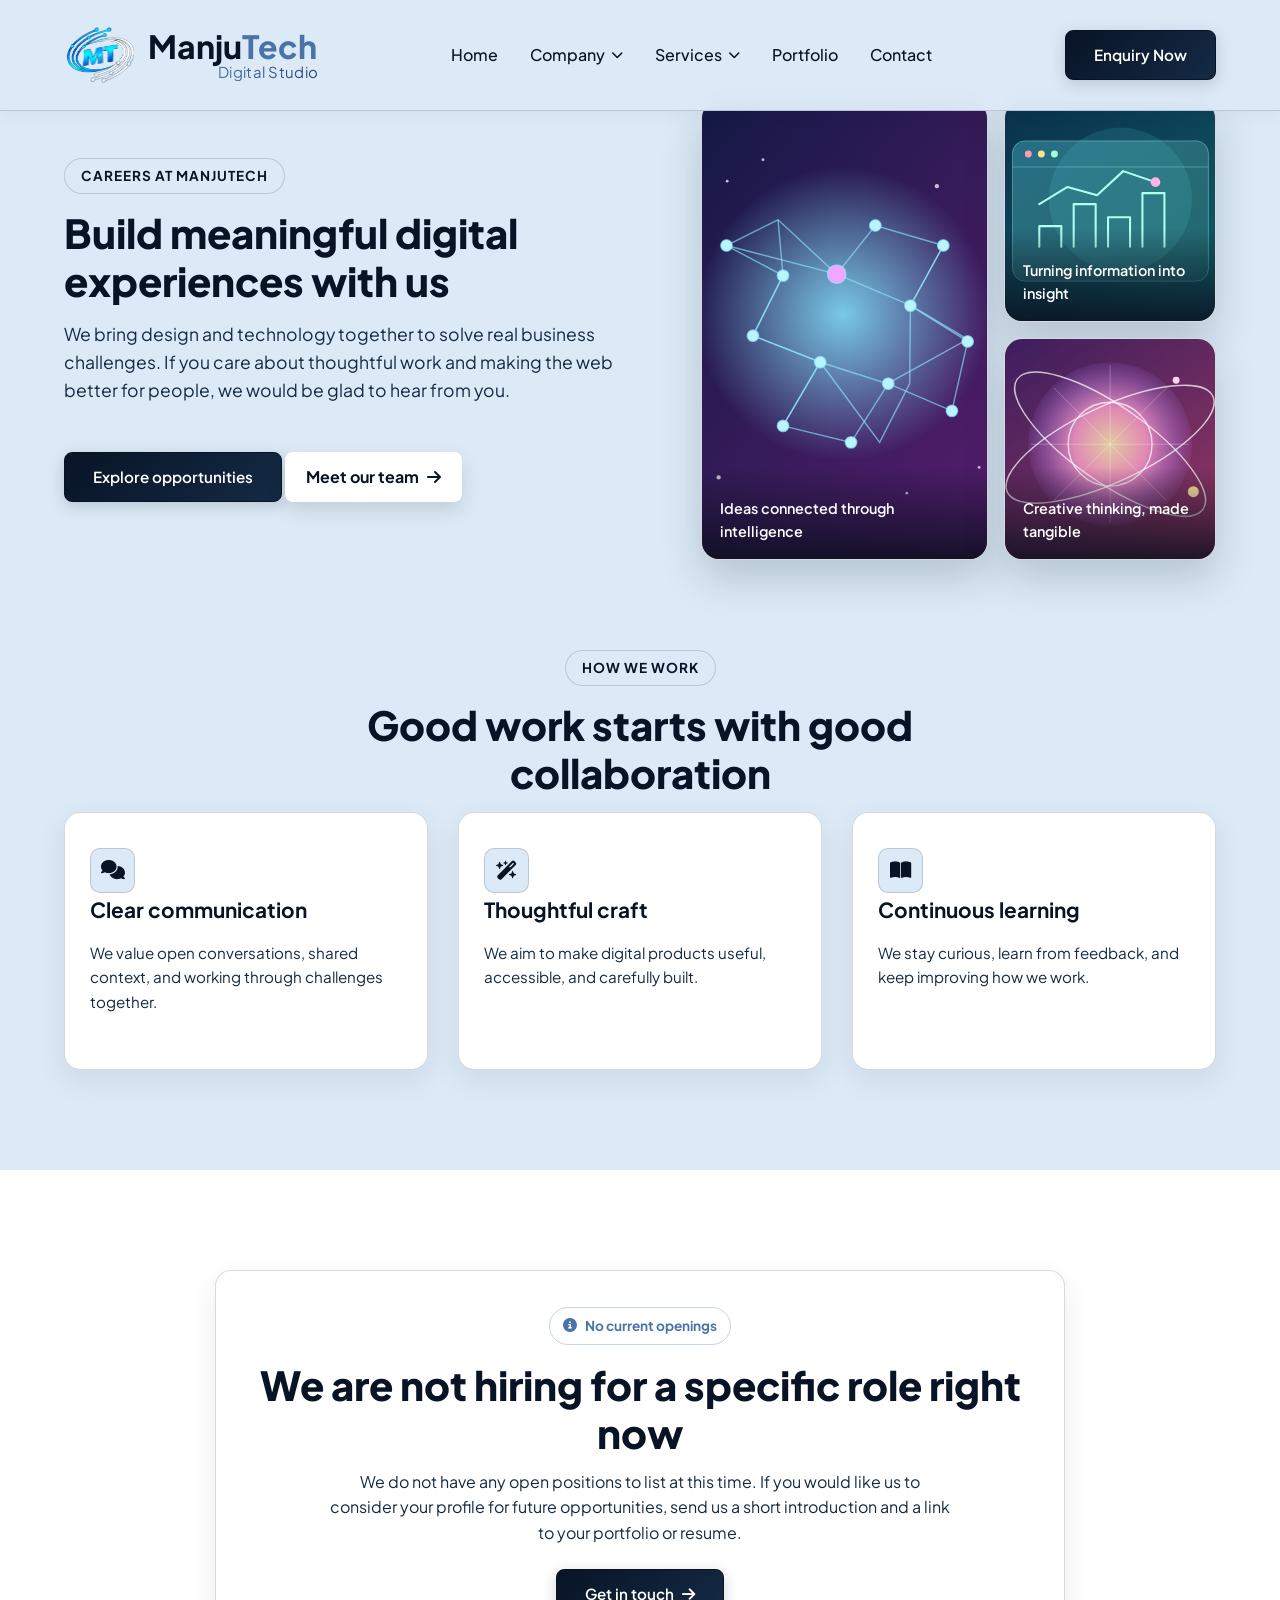
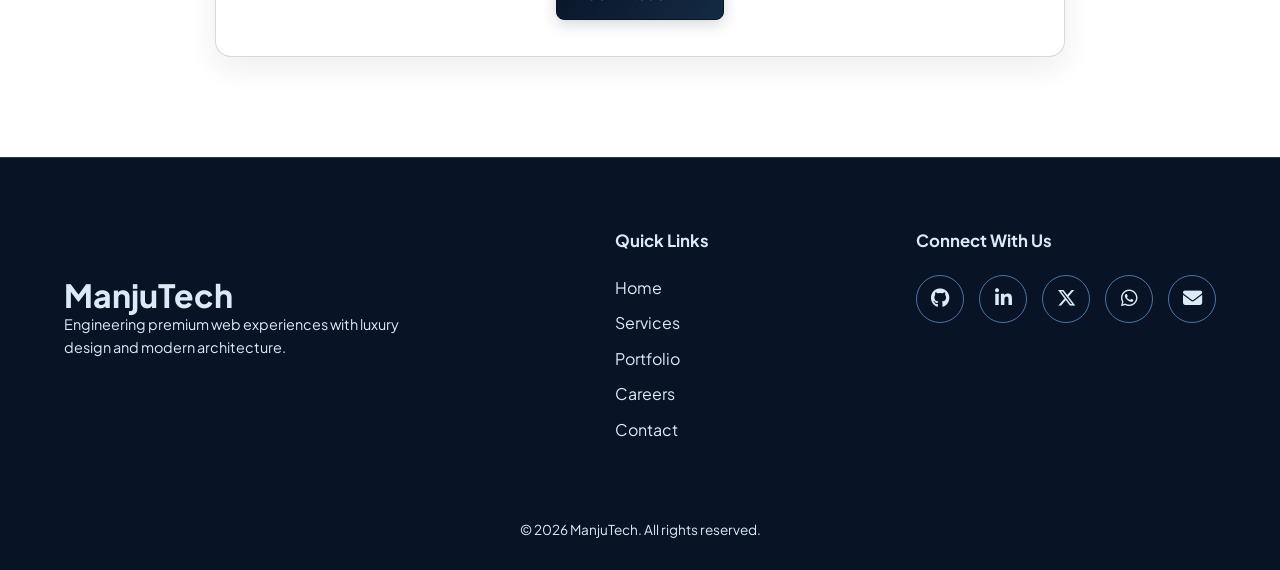
==== commit 33e70788: "Add files via upload" ====
--- a/career.html
+++ b/career.html
@@ -41,7 +41,7 @@
             border: var(--border-glass);
             border-radius: 18px;
             background: var(--bg-navy-card);
-            box-shadow: 0 18px 40px rgba(30, 64, 175, 0.18);
+            box-shadow: 0 18px 40px rgba(8, 20, 38, 0.18);
         }
 
         .career-photo:first-child {
@@ -82,7 +82,7 @@
             border: 1px solid rgba(255, 255, 255, 0.75);
             border-radius: 8px;
             background: #fff;
-            color: #1e40af;
+            color: var(--theme-navy);
             font-weight: 700;
             text-decoration: none;
             box-shadow: 0 8px 20px rgba(0, 0, 0, 0.12);
@@ -91,7 +91,7 @@
 
         .career-team-link:hover {
             transform: translateY(-2px);
-            background: #f3f7ff;
+            background: var(--theme-light-blue);
             box-shadow: 0 12px 24px rgba(0, 0, 0, 0.16);
         }
 
@@ -129,7 +129,7 @@
             gap: 8px;
             margin-bottom: 16px;
             padding: 7px 13px;
-            border: 1px solid rgba(56, 189, 248, 0.3);
+            border: 1px solid rgba(74, 116, 167, 0.3);
             border-radius: 30px;
             color: var(--blue-light);
             font-size: 0.85rem;
--- a/style.css
+++ b/style.css
@@ -1,33 +1,33 @@
 /* ====================================================================
    FILE: style.css
-   MANJUTECH - Ice White, Sky Blue, Deep Blue & Electric Red
+   MANJUTECH - Slate Blue, Midnight & Ice White
    
    COLOR PALETTE EDIT GUIDE:
-   - Ice White: #F5FAFF
-   - Sky Blue: #38BDF8
-   - Deep Blue: #12345B
-   - Electric Red: #FF3155
+   - Ice Blue: #DCEAF7
+   - Steel Blue: #4A74A7
+   - Deep Blue: #142A44
+   - Midnight: #081426
    ==================================================================== */
 
 :root {
-    /* Backgrounds: Warm Creamy White */
-    --bg-color: #fcfbf7;
+    /* Backgrounds */
+    --bg-color: #DCEAF7;
     --bg-card: #ffffff;
-    --bg-card-hover: #f5f3ec;
-    --border-color: rgba(0, 0, 0, 0.08);
+    --bg-card-hover: #DCEAF7;
+    --border-color: rgba(8, 20, 38, 0.12);
 
     /* Text Colors for Light Theme */
-    --text-primary: #1a1a1a;
-    --text-secondary: #555555;
-    --text-muted: #777777;
-
-    /* Theme Accents: Crimson Red & Royal Blue */
-    --primary-blue: #1e40af;       /* Deep Royal Blue */
-    --primary-red: #dc2626;        /* Bold Crimson Red */
-    --accent-red-hover: #b91c1c;
-
-    /* Primary CTA Gradient (Blue to Red) */
-    --btn-gradient: linear-gradient(135deg, #1e40af 0%, #dc2626 100%);
+    --text-primary: #081426;
+    --text-secondary: #142A44;
+    --text-muted: #4A74A7;
+
+    /* Theme Accents */
+    --primary-blue: #142A44;
+    --primary-red: #4A7FA7;
+    --accent-red-hover: #0A1931;
+
+    /* Primary CTA Gradient */
+    --btn-gradient: linear-gradient(135deg, #081426 0%, #142A44 100%);
     --shadow-soft: 0 10px 30px rgba(0, 0, 0, 0.06);
 }
 
@@ -79,8 +79,8 @@
     display: inline-block;
     padding: 6px 16px;
     border-radius: 30px;
-    background: rgba(56, 189, 248, 0.1);
-    border: 1px solid rgba(56, 189, 248, 0.3);
+    background: rgba(74, 127, 167, 0.1);
+    border: 1px solid rgba(74, 127, 167, 0.3);
     color: var(--blue-light);
     font-size: 0.85rem;
     font-weight: 700;
@@ -127,7 +127,7 @@
 
 .btn-primary:hover {
     transform: translateY(-2px);
-    box-shadow: 0 15px 35px -10px rgba(56, 189, 248, 0.5);
+    box-shadow: 0 15px 35px -10px rgba(74, 127, 167, 0.5);
 }
 
 .btn-secondary {
@@ -267,7 +267,7 @@
     gap: 8px;
     padding: 6px 16px;
     border-radius: 20px;
-    background: rgba(56, 189, 248, 0.08);
+    background: rgba(74, 127, 167, 0.08);
     border: var(--border-glass);
     font-size: 0.85rem;
     color: var(--blue-light);
@@ -445,7 +445,7 @@
 .feature-icon {
     width: 45px;
     height: 45px;
-    background: rgba(56, 189, 248, 0.1);
+    background: rgba(74, 127, 167, 0.1);
     color: var(--blue-light);
     border-radius: 10px;
     display: flex;
@@ -642,7 +642,7 @@
 .step-number {
     font-size: 2.5rem;
     font-weight: 800;
-    color: rgba(56, 189, 248, 0.2);
+    color: rgba(74, 127, 167, 0.2);
     margin-bottom: 15px;
 }
 
@@ -693,7 +693,7 @@
     width: 50px;
     height: 50px;
     border-radius: 12px;
-    background: rgba(56, 189, 248, 0.1);
+    background: rgba(74, 127, 167, 0.1);
     color: var(--blue-light);
     display: flex;
     align-items: center;
@@ -744,7 +744,7 @@
 
 .form-group input:focus, .form-group select:focus, .form-group textarea:focus {
     border-color: var(--blue-light);
-    box-shadow: 0 0 10px rgba(56, 189, 248, 0.2);
+    box-shadow: 0 0 10px rgba(74, 127, 167, 0.2);
 }
 
 /* Footer */
@@ -1788,7 +1788,7 @@
     background: var(--btn-gradient) !important;
     color: #ffffff !important;
     border: none;
-    box-shadow: 0 4px 15px rgba(220, 38, 38, 0.25);
+    box-shadow: 0 4px 15px rgba(26, 61, 99, 0.25);
 }
 
 .btn-primary:hover {
@@ -1797,15 +1797,15 @@
 
 /* Accent Text & Badges */
 .gradient-text, .highlight {
-    background: linear-gradient(135deg, #1e40af, #dc2626);
+    background: linear-gradient(135deg, #0A1931, #4A7FA7);
     -webkit-background-clip: text;
     -webkit-text-fill-color: transparent;
 }
 
 .section-badge, .badge-tag {
     color: var(--primary-red) !important;
-    background-color: rgba(220, 38, 38, 0.08) !important;
-    border: 1px solid rgba(220, 38, 38, 0.15);
+    background-color: rgba(74, 127, 167, 0.08) !important;
+    border: 1px solid rgba(74, 127, 167, 0.15);
 }
 
 /* Cards (Services, Contact, Enquiry Forms) */
@@ -1821,8 +1821,8 @@
 }
 
 input, select, textarea {
-    background-color: #faf9f5 !important;
-    border: 1px solid #e2dfd5 !important;
+    background-color: #F6FAFD !important;
+    border: 1px solid #B3CFE5 !important;
     color: var(--text-primary) !important;
 }
 
@@ -1832,44 +1832,44 @@
 
 /* Icons */
 .info-icon, .icon-box, .service-icon {
-    background: rgba(30, 64, 175, 0.08) !important;
+    background: rgba(74, 127, 167, 0.08) !important;
     color: var(--primary-blue) !important;
 }
 
 
 /* =====================================================================
-   MANJUTECH — CREAM / BLUE / RED THEME
+   MANJUTECH — NAVY / BLUE THEME
    Theme-only overrides. Original layout, spacing, sizing and interactions
    are intentionally preserved.
    ===================================================================== */
 
 :root {
-    --bg-color: #FAF8F3;
+    --bg-color: #DCEAF7;
     --bg-card: #FFFFFF;
-    --bg-card-hover: #F3F0E8;
-    --border-color: #E7E1D6;
-
-    --text-primary: #202B38;
-    --text-secondary: #526171;
-    --text-muted: #687789;
-    --text-white: #202B38;
-
-    --primary-blue: #174A78;
-    --blue-light: #287CB8;
-    --primary-red: #C83D45;
-    --accent-red-hover: #A92F38;
-
-    --gradient-primary: linear-gradient(135deg, #174A78 0%, #287CB8 100%);
-    --gradient-primary-reverse: linear-gradient(135deg, #174A78 0%, #C83D45 100%);
-    --gradient-glow: radial-gradient(circle, rgba(40,124,184,.13) 0%, rgba(250,248,243,0) 70%);
-    --btn-gradient: linear-gradient(135deg, #174A78 0%, #287CB8 100%);
-
-    --bg-navy-dark: #FAF8F3;
+    --bg-card-hover: #DCEAF7;
+    --border-color: rgba(8, 20, 38, .16);
+
+    --text-primary: #081426;
+    --text-secondary: #142A44;
+    --text-muted: #4A74A7;
+    --text-white: #081426;
+
+    --primary-blue: #142A44;
+    --blue-light: #4A74A7;
+    --primary-red: #4A74A7;
+    --accent-red-hover: #081426;
+
+    --gradient-primary: linear-gradient(135deg, #081426 0%, #4A74A7 100%);
+    --gradient-primary-reverse: linear-gradient(135deg, #081426 0%, #142A44 100%);
+    --gradient-glow: radial-gradient(circle, rgba(74,116,167,.13) 0%, rgba(220,234,247,0) 70%);
+    --btn-gradient: linear-gradient(135deg, #081426 0%, #142A44 100%);
+
+    --bg-navy-dark: #DCEAF7;
     --bg-navy-card: #FFFFFF;
-    --bg-navy-light: #F3F0E8;
-    --border-glass: 1px solid #E7E1D6;
-    --shadow-soft: 0 10px 30px rgba(29, 48, 67, .07);
-    --shadow-glow: 0 10px 28px rgba(23, 74, 120, .13);
+    --bg-navy-light: #DCEAF7;
+    --border-glass: 1px solid rgba(8, 20, 38, .16);
+    --shadow-soft: 0 10px 30px rgba(8, 20, 38, .07);
+    --shadow-glow: 0 10px 28px rgba(74, 116, 167, .13);
 }
 
 /* Page and section foundations */
@@ -1882,12 +1882,12 @@
 
 /* Header and navigation */
 .navbar-header, .header {
-    background: rgba(250, 248, 243, .96);
+    background: rgba(246, 250, 253, .96);
     border-bottom: 1px solid var(--border-color);
-    box-shadow: 0 4px 18px rgba(29, 48, 67, .035);
+    box-shadow: 0 4px 18px rgba(10, 25, 49, .035);
 }
 .navbar-header.scrolled {
-    background: rgba(250, 248, 243, .97);
+    background: rgba(246, 250, 253, .97);
     border-bottom: 1px solid var(--border-color);
 }
 .brand-name, .dropdown-toggle, .mobile-toggle {
@@ -1916,17 +1916,17 @@
     color: var(--text-secondary);
 }
 .gradient-text, .highlight {
-    background: linear-gradient(110deg, var(--primary-blue) 0%, #287CB8 65%, var(--primary-red) 100%);
+    background: linear-gradient(110deg, var(--primary-blue) 0%, #4A7FA7 65%, var(--theme-deep-blue) 100%);
     -webkit-background-clip: text;
     background-clip: text;
     -webkit-text-fill-color: transparent;
 }
 .section-badge, .badge-tag, .badge-pill {
     color: var(--primary-blue) !important;
-    background: rgba(40, 124, 184, .08) !important;
-    border: 1px solid rgba(40, 124, 184, .20) !important;
-}
-.section-badge { border-color: rgba(40,124,184,.22) !important; }
+    background: rgba(74, 127, 167, .08) !important;
+    border: 1px solid rgba(74, 127, 167, .20) !important;
+}
+.section-badge { border-color: rgba(74,127,167,.22) !important; }
 .status-dot { background: #269B69; box-shadow: 0 0 8px rgba(38,155,105,.25); }
 
 /* Buttons and interactive accents */
@@ -1934,7 +1934,7 @@
 .contact-form-panel .submit-btn {
     background: var(--btn-gradient) !important;
     color: #FFFFFF !important;
-    box-shadow: 0 6px 18px rgba(23, 74, 120, .18);
+    box-shadow: 0 6px 18px rgba(10, 25, 49, .18);
 }
 .btn-primary:hover, .submit-enquiry-btn:hover,
 .contact-form-panel .submit-btn:hover {
@@ -1968,29 +1968,29 @@
 }
 .code-title { color: var(--text-secondary); }
 .code-body { color: #34465A; }
-.token-keyword { color: #C83D45; }
-.token-class { color: #174A78; }
-.token-method { color: #287CB8; }
-.token-property { color: #247A60; }
-.token-string { color: #A66A16; }
+.token-keyword { color: #1A3D63; }
+.token-class { color: #0A1931; }
+.token-method { color: #4A7FA7; }
+.token-property { color: #1A3D63; }
+.token-string { color: #4A7FA7; }
 
 .service-card:hover {
-    border-color: rgba(23, 74, 120, .45) !important;
-    box-shadow: 0 14px 34px rgba(23, 74, 120, .11);
+    border-color: rgba(74, 127, 167, .45) !important;
+    box-shadow: 0 14px 34px rgba(10, 25, 49, .11);
 }
 .service-icon {
     background: var(--gradient-primary) !important;
     color: #FFFFFF !important;
 }
 .feature-icon, .info-icon, .icon-box, .value-item .icon-box {
-    background: rgba(40, 124, 184, .09) !important;
-    border: 1px solid rgba(40, 124, 184, .16) !important;
+    background: rgba(74, 127, 167, .09) !important;
+    border: 1px solid rgba(74, 127, 167, .16) !important;
     color: var(--primary-blue) !important;
 }
 .service-list li i, .category-tag, .stat-number, .exp-number {
     color: var(--primary-blue) !important;
 }
-.step-number { color: rgba(23, 74, 120, .18); }
+.step-number { color: rgba(10, 25, 49, .18); }
 
 /* Portfolio */
 .portfolio-overlay {
@@ -2035,7 +2035,7 @@
 .enquiry-form-card input:focus, .enquiry-form-card select:focus,
 .enquiry-form-card textarea:focus {
     border-color: var(--primary-blue) !important;
-    box-shadow: 0 0 0 3px rgba(40,124,184,.10);
+    box-shadow: 0 0 0 3px rgba(74,127,167,.10);
 }
 select option, .contact-form-panel select option,
 .enquiry-form-card select option {
@@ -2072,7 +2072,7 @@
 .mega-item:hover, .service-cat-item:hover,
 .service-cat-item.active {
     background: #EDF4F9;
-    border-color: rgba(23,74,120,.22);
+    border-color: rgba(74,127,167,.22);
 }
 .mega-item:hover .icon-box, .service-cat-item.active .icon-box {
     background: var(--primary-blue);
@@ -2148,77 +2148,77 @@
 .toast {
     background: var(--primary-blue);
     color: #FFFFFF;
-    box-shadow: 0 10px 28px rgba(23,74,120,.2);
+    box-shadow: 0 10px 28px rgba(10,25,49,.2);
 }
 
 
 /* =====================================================================
-   MANJUTECH — LAVENDER MIST / ROYAL PURPLE / ELECTRIC LIME THEME
+   MANJUTECH — NAVY / BLUE THEME
    Final theme-only override.
    Existing layout, spacing, sizing, structure and interactions preserved.
    ===================================================================== */
 
 :root {
-    --bg-color: #F2ECFF;
+    --bg-color: #DCEAF7;
     --bg-card: #FFFFFF;
-    --bg-card-hover: #EAE0FF;
-    --border-color: rgba(53, 16, 120, 0.16);
-
-    --text-primary: #351078;
-    --text-secondary: #51358A;
-    --text-muted: #725DA0;
-    --text-white: #351078;
-
-    --primary-blue: #351078;
-    --blue-light: #C6FF00;
-    --primary-red: #C6FF00;
-    --accent-red-hover: #A8D900;
-
-    --gradient-primary: linear-gradient(135deg, #351078 0%, #5130A0 100%);
-    --gradient-primary-reverse: linear-gradient(135deg, #351078 0%, #C6FF00 100%);
-    --gradient-glow: radial-gradient(circle, rgba(198,255,0,.20) 0%, rgba(242,236,255,0) 70%);
-    --btn-gradient: linear-gradient(135deg, #351078 0%, #5130A0 100%);
-
-    --bg-navy-dark: #F2ECFF;
+    --bg-card-hover: #DCEAF7;
+    --border-color: rgba(8, 20, 38, 0.16);
+
+    --text-primary: #081426;
+    --text-secondary: #142A44;
+    --text-muted: #4A74A7;
+    --text-white: #081426;
+
+    --primary-blue: #142A44;
+    --blue-light: #4A74A7;
+    --primary-red: #4A74A7;
+    --accent-red-hover: #081426;
+
+    --gradient-primary: linear-gradient(135deg, #081426 0%, #4A74A7 100%);
+    --gradient-primary-reverse: linear-gradient(135deg, #081426 0%, #142A44 100%);
+    --gradient-glow: radial-gradient(circle, rgba(74,116,167,.20) 0%, rgba(220,234,247,0) 70%);
+    --btn-gradient: linear-gradient(135deg, #081426 0%, #142A44 100%);
+
+    --bg-navy-dark: #DCEAF7;
     --bg-navy-card: #FFFFFF;
-    --bg-navy-light: #EAE0FF;
-    --border-glass: 1px solid rgba(53, 16, 120, 0.16);
-    --shadow-soft: 0 10px 30px rgba(53, 16, 120, .08);
-    --shadow-glow: 0 10px 28px rgba(198, 255, 0, .24);
+    --bg-navy-light: #DCEAF7;
+    --border-glass: 1px solid rgba(8, 20, 38, 0.16);
+    --shadow-soft: 0 10px 30px rgba(8, 20, 38, .08);
+    --shadow-glow: 0 10px 28px rgba(74, 116, 167, .24);
 }
 
 /* Page foundations and default text */
 html, body {
-    background-color: #F2ECFF !important;
-    color: #351078 !important;
+    background-color: #F6FAFD !important;
+    color: #0A1931 !important;
 }
 body, section, p, li, label, small {
-    color: #351078;
+    color: #0A1931;
 }
 h1, h2, h3, h4, h5, h6,
 .section-title, .hero-title, .brand-name,
 .about-details h3, .service-card h3,
 .portfolio-overlay h3, .step-card h3,
 .contact-info h2, .info-item h5 {
-    color: #351078;
+    color: #0A1931;
 }
 .section-subtitle, .hero-subtitle, .stat-label,
 .about-details p, .service-card p, .service-list li,
 .step-card p, .contact-info p, .info-item p,
 .footer-brand p, .footer-links a, .footer-bottom {
-    color: #59418B;
+    color: #1A3D63;
 }
 
 /* Main backgrounds, cards and surfaces */
 .hero-section, section, .enquiry-standalone-page {
-    background-color: #F2ECFF;
+    background-color: #F6FAFD;
 }
 .service-card, .feature-card, .step-card, .portfolio-card,
 .contact-card-wrapper, .enquiry-form-card, .modal-content,
 .code-card-glass, .about-experience-card {
     background: #FFFFFF !important;
-    color: #351078 !important;
-    border: 1px solid rgba(53, 16, 120, .15) !important;
+    color: #0A1931 !important;
+    border: 1px solid rgba(10, 25, 49, .15) !important;
     box-shadow: var(--shadow-soft);
 }
 .feature-card, .about-experience-card {
@@ -2227,69 +2227,69 @@
 
 /* Header, navigation and dropdown menus */
 .navbar-header, .header, .navbar-header.scrolled {
-    background: rgba(242, 236, 255, .96) !important;
-    border-bottom: 1px solid rgba(53, 16, 120, .16) !important;
-    box-shadow: 0 4px 18px rgba(53, 16, 120, .05);
+    background: rgba(246, 250, 253, .96) !important;
+    border-bottom: 1px solid rgba(10, 25, 49, .16) !important;
+    box-shadow: 0 4px 18px rgba(10, 25, 49, .05);
 }
 .brand-name, .dropdown-toggle, .mobile-toggle,
 .nav-link, .nav-list .nav-link {
-    color: #351078 !important;
+    color: #0A1931 !important;
 }
 .brand-name span, .nav-link:hover, .nav-link.active,
 .dropdown-toggle:hover, .whatsapp-link:hover, .email-link:hover {
-    color: #351078 !important;
+    color: #0A1931 !important;
 }
 .nav-menu {
-    background: #F2ECFF !important;
+    background: #F6FAFD !important;
 }
 .mega-menu, .services-left-panel, .contact-info-panel {
     background: #FFFFFF !important;
-    border-color: rgba(53, 16, 120, .16) !important;
+    border-color: rgba(10, 25, 49, .16) !important;
 }
 .services-right-panel, .contact-form-panel {
-    background: #F2ECFF !important;
+    background: #F6FAFD !important;
 }
 .mega-menu-header, .mega-item .item-title,
 .service-cat-item .item-title, .contact-method-item .method-title,
 .contact-info-panel h3, .enquiry-brand-panel h1,
 .enquiry-form-card h3, .value-item h4,
 .success-message-box h4, .enquiry-success-state h4 {
-    color: #351078 !important;
+    color: #0A1931 !important;
 }
 .mega-item .item-desc, .service-cat-item .item-desc,
 .contact-method-item .method-desc, .contact-info-panel p,
 .value-item p, .form-sub, .enquiry-success-state p {
-    color: #59418B !important;
+    color: #1A3D63 !important;
 }
 .mega-item, .service-cat-item, .sub-link {
-    background: rgba(53, 16, 120, .035);
-    border-color: rgba(53, 16, 120, .10);
+    background: rgba(10, 25, 49, .035);
+    border-color: rgba(10, 25, 49, .10);
 }
 .mega-item:hover, .service-cat-item:hover, .service-cat-item.active,
 .sub-link:hover {
-    background: rgba(198, 255, 0, .22) !important;
-    border-color: rgba(53, 16, 120, .25) !important;
+    background: rgba(179, 207, 229, .55) !important;
+    border-color: rgba(10, 25, 49, .25) !important;
 }
 .mega-item .icon-box, .service-cat-item .icon-box,
 .contact-method-item .icon-box, .value-item .icon-box,
 .info-icon, .feature-icon {
-    background: rgba(198, 255, 0, .25) !important;
-    color: #351078 !important;
-    border-color: rgba(53, 16, 120, .12) !important;
+    background: rgba(179, 207, 229, .55) !important;
+    color: #0A1931 !important;
+    border-color: rgba(10, 25, 49, .12) !important;
 }
 .mega-item:hover .icon-box, .service-cat-item.active .icon-box {
-    background: #C6FF00 !important;
-    color: #351078 !important;
+    background: #B3CFE5 !important;
+    color: #0A1931 !important;
 }
 .mega-item:hover .item-title, .sub-link:hover,
 a.contact-method-item:hover .method-title,
 .sub-link i, .service-cat-item .arrow-icon {
-    color: #351078 !important;
+    color: #0A1931 !important;
 }
 
 /* Brand tagline, badges and highlights */
 .brand-tagline {
-    background: linear-gradient(90deg, #351078, #7352B5);
+    background: linear-gradient(90deg, #0A1931, #4A7FA7);
     -webkit-background-clip: text;
     background-clip: text;
     -webkit-text-fill-color: transparent;
@@ -2298,74 +2298,74 @@
 .enquiry-brand-panel h1 .highlight,
 .contact-info-panel h3 .highlight {
     background: none !important;
-    color: #351078 !important;
-    -webkit-text-fill-color: #351078 !important;
+    color: #0A1931 !important;
+    -webkit-text-fill-color: #0A1931 !important;
 }
 .section-badge, .badge-pill, .badge-tag,
 .contact-info-panel .badge-tag, .enquiry-brand-panel .badge-tag {
-    background: rgba(198, 255, 0, .24) !important;
-    border: 1px solid rgba(53, 16, 120, .18) !important;
-    color: #351078 !important;
+    background: rgba(179, 207, 229, .55) !important;
+    border: 1px solid rgba(10, 25, 49, .18) !important;
+    color: #0A1931 !important;
 }
 .brand-statement {
-    color: #59418B !important;
-    border-left-color: #C6FF00 !important;
+    color: #1A3D63 !important;
+    border-left-color: #4A7FA7 !important;
 }
 .status-dot {
-    background: #C6FF00 !important;
-    box-shadow: 0 0 10px rgba(198, 255, 0, .8) !important;
+    background: #4A7FA7 !important;
+    box-shadow: 0 0 10px rgba(74, 127, 167, .6) !important;
 }
 
 /* Buttons and interactive controls */
 .btn-primary, .submit-btn, .submit-enquiry-btn,
 .contact-form-panel .submit-btn {
-    background: #351078 !important;
+    background: #0A1931 !important;
     color: #FFFFFF !important;
-    border: 1px solid #351078 !important;
-    box-shadow: 0 4px 15px rgba(53, 16, 120, .18);
+    border: 1px solid #0A1931 !important;
+    box-shadow: 0 4px 15px rgba(10, 25, 49, .18);
 }
 .btn-primary:hover, .submit-btn:hover, .submit-enquiry-btn:hover,
 .contact-form-panel .submit-btn:hover {
-    background: #C6FF00 !important;
-    color: #351078 !important;
-    border-color: #C6FF00 !important;
-    box-shadow: 0 8px 22px rgba(198, 255, 0, .30);
+    background: #1A3D63 !important;
+    color: #FFFFFF !important;
+    border-color: #1A3D63 !important;
+    box-shadow: 0 8px 22px rgba(74, 127, 167, .30);
 }
 .btn-secondary {
     background: #FFFFFF !important;
-    color: #351078 !important;
-    border: 1px solid rgba(53, 16, 120, .22) !important;
+    color: #0A1931 !important;
+    border: 1px solid rgba(10, 25, 49, .22) !important;
 }
 .btn-secondary:hover, .btn-light:hover {
-    background: #C6FF00 !important;
-    color: #351078 !important;
-    border-color: #C6FF00 !important;
+    background: #B3CFE5 !important;
+    color: #0A1931 !important;
+    border-color: #B3CFE5 !important;
 }
 .btn-light {
     background: #FFFFFF !important;
-    color: #351078 !important;
+    color: #0A1931 !important;
 }
 .filter-btn {
-    color: #351078 !important;
-    border-color: rgba(53, 16, 120, .20) !important;
+    color: #0A1931 !important;
+    border-color: rgba(10, 25, 49, .20) !important;
 }
 .filter-btn:hover, .filter-btn.active {
-    background: #C6FF00 !important;
-    color: #351078 !important;
-    border-color: #C6FF00 !important;
+    background: #B3CFE5 !important;
+    color: #0A1931 !important;
+    border-color: #B3CFE5 !important;
 }
 
 /* Icons, stats and service details */
 .stat-number, .exp-number, .category-tag,
 .service-list li i, .info-icon, .feature-icon {
-    color: #351078 !important;
+    color: #0A1931 !important;
 }
 .service-icon {
-    background: #351078 !important;
-    color: #C6FF00 !important;
+    background: #0A1931 !important;
+    color: #B3CFE5 !important;
 }
 .step-number {
-    color: rgba(53, 16, 120, .22) !important;
+    color: rgba(10, 25, 49, .22) !important;
 }
 
 /* Forms and input fields */
@@ -2376,13 +2376,13 @@
 .enquiry-form-card input, .enquiry-form-card select,
 .enquiry-form-card textarea {
     background: #FFFFFF !important;
-    color: #351078 !important;
-    border: 1px solid rgba(53, 16, 120, .20) !important;
+    color: #0A1931 !important;
+    border: 1px solid rgba(10, 25, 49, .20) !important;
 }
 input::placeholder, textarea::placeholder,
 .contact-form-panel input::placeholder,
 .contact-form-panel textarea::placeholder {
-    color: #8A78AD !important;
+    color: #4A7FA7 !important;
 }
 input:focus, select:focus, textarea:focus,
 .form-group input:focus, .form-group select:focus,
@@ -2393,94 +2393,94 @@
 .enquiry-form-card input:focus,
 .enquiry-form-card select:focus,
 .enquiry-form-card textarea:focus {
-    border-color: #351078 !important;
-    box-shadow: 0 0 0 3px rgba(198, 255, 0, .28) !important;
+    border-color: #4A7FA7 !important;
+    box-shadow: 0 0 0 3px rgba(74, 127, 167, .28) !important;
     outline: none;
 }
 select option, .contact-form-panel select option,
 .enquiry-form-card select option {
     background: #FFFFFF !important;
-    color: #351078 !important;
+    color: #0A1931 !important;
 }
 .form-group label, .contact-form-panel label,
 .enquiry-form-card label {
-    color: #51358A !important;
+    color: #1A3D63 !important;
 }
 
 /* Portfolio overlay and code sample */
 .portfolio-overlay {
-    background: rgba(53, 16, 120, .92) !important;
+    background: rgba(10, 25, 49, .92) !important;
 }
 .portfolio-overlay h3, .portfolio-overlay p {
     color: #FFFFFF !important;
 }
 .portfolio-overlay .category-tag {
-    color: #C6FF00 !important;
+    color: #B3CFE5 !important;
 }
 .code-card-header {
-    background: #EAE0FF !important;
-    border-bottom-color: rgba(53, 16, 120, .14) !important;
-}
-.code-title { color: #51358A !important; }
-.token-keyword { color: #8B2FC9 !important; }
-.token-class { color: #351078 !important; }
-.token-method { color: #6542A5 !important; }
-.token-property { color: #477000 !important; }
-.token-string { color: #806000 !important; }
+    background: #B3CFE5 !important;
+    border-bottom-color: rgba(10, 25, 49, .14) !important;
+}
+.code-title { color: #1A3D63 !important; }
+.token-keyword { color: #1A3D63 !important; }
+.token-class { color: #0A1931 !important; }
+.token-method { color: #4A7FA7 !important; }
+.token-property { color: #1A3D63 !important; }
+.token-string { color: #4A7FA7 !important; }
 
 /* Footer, social links, modal and notifications */
 .footer {
-    background: #EAE0FF !important;
-    border-top: 1px solid rgba(53, 16, 120, .16) !important;
+    background: #B3CFE5 !important;
+    border-top: 1px solid rgba(10, 25, 49, .16) !important;
 }
 .footer-links h4, .footer-social h4 {
-    color: #351078 !important;
+    color: #0A1931 !important;
 }
 .footer-links a:hover, .close-modal:hover {
-    color: #351078 !important;
+    color: #0A1931 !important;
 }
 .social-icons a, .social-links a {
     background: #FFFFFF !important;
-    border: 1px solid rgba(53, 16, 120, .18) !important;
-    color: #351078 !important;
+    border: 1px solid rgba(10, 25, 49, .18) !important;
+    color: #0A1931 !important;
 }
 .social-icons a:hover, .social-links a:hover {
-    background: #C6FF00 !important;
-    border-color: #C6FF00 !important;
-    color: #351078 !important;
+    background: #1A3D63 !important;
+    border-color: #1A3D63 !important;
+    color: #FFFFFF !important;
 }
 .whatsapp-link, .email-link {
-    color: #351078 !important;
+    color: #0A1931 !important;
 }
 .modal {
-    background: rgba(53, 16, 120, .48) !important;
+    background: rgba(10, 25, 49, .48) !important;
 }
 .modal-content {
     background: #FFFFFF !important;
 }
-.close-modal { color: #725DA0 !important; }
+.close-modal { color: #4A7FA7 !important; }
 .toast {
-    background: #C6FF00 !important;
-    color: #351078 !important;
-    box-shadow: 0 10px 30px rgba(53, 16, 120, .18);
+    background: #1A3D63 !important;
+    color: #FFFFFF !important;
+    box-shadow: 0 10px 30px rgba(10, 25, 49, .18);
 }
 .success-message-box i, .enquiry-success-state i {
-    color: #638000 !important;
+    color: #1A3D63 !important;
 }
 .reset-form-btn {
-    background: #EAE0FF !important;
-    color: #351078 !important;
-    border: 1px solid rgba(53, 16, 120, .18) !important;
-}
-
-/* Lime is reserved for interactive emphasis and animation accents */
+    background: #B3CFE5 !important;
+    color: #0A1931 !important;
+    border: 1px solid rgba(10, 25, 49, .18) !important;
+}
+
+/* Keep interactive states within the site's blue palette. */
 a, button, .btn, .filter-btn, .service-card, .portfolio-card,
 .mega-item, .service-cat-item, .social-icons a, .social-links a {
     transition-property: color, background-color, border-color, box-shadow, transform, opacity;
 }
 a:focus-visible, button:focus-visible, .btn:focus-visible,
 input:focus-visible, select:focus-visible, textarea:focus-visible {
-    outline: 2px solid #C6FF00;
+    outline: 2px solid #4A7FA7;
     outline-offset: 3px;
 }
 /* ====================================================================
@@ -2935,7 +2935,7 @@
             display: grid;
             place-items: center;
             border-radius: 18px;
-            background: rgba(56, 189, 248, 0.12);
+            background: rgba(74, 127, 167, 0.12);
             color: var(--blue-light);
             font-size: 1.6rem;
         }
@@ -3180,30 +3180,6 @@
 .faq-page main .faq-group {
     background-color: var(--theme-light-blue) !important;
     color: var(--faq-navy) !important;
-}
-
-.faq-page .navbar-header,
-.faq-page .navbar-header.scrolled {
-    background: rgba(245, 250, 255, .97) !important;
-    border-color: var(--faq-border) !important;
-}
-
-.faq-page .nav-link,
-.faq-page .dropdown-toggle,
-.faq-page .brand-name,
-.faq-page .mobile-toggle {
-    color: var(--faq-blue) !important;
-}
-
-.faq-page .nav-link:hover,
-.faq-page .dropdown-toggle:hover,
-.faq-page .brand-name span {
-    color: var(--faq-red) !important;
-    -webkit-text-fill-color: var(--faq-red) !important;
-}
-
-.faq-page .nav-link.active {
-    color: var(--faq-blue) !important;
 }
 
 .faq-page .faq-hero {
@@ -3473,19 +3449,19 @@
     line-height: 1.7;
 }
 
-.faq-page .btn {
+.faq-page .faq-contact .btn {
     border: 1px solid var(--faq-blue) !important;
     border-radius: 8px;
     padding: 13px 22px;
     background: var(--faq-blue) !important;
     color: #FFFFFF !important;
     -webkit-text-fill-color: #FFFFFF !important;
-    box-shadow: 0 8px 20px rgba(53, 16, 120, .12);
+    box-shadow: 0 8px 20px rgba(10, 25, 49, .12);
     font-weight: 800;
     transition: transform .2s ease, box-shadow .2s ease, background-color .2s ease, color .2s ease;
 }
 
-.faq-page .btn:hover {
+.faq-page .faq-contact .btn:hover {
     transform: translateY(-2px);
     border-color: var(--faq-red) !important;
     background: var(--faq-red) !important;
@@ -3636,16 +3612,17 @@
     }
 }
 
-/* ManjuTech ice, sky blue, deep blue and electric red theme */
+/* ManjuTech slate blue and midnight palette */
 :root {
-    --theme-ice-white: #F5FAFF;
+    --theme-ice-white: #DCEAF7;
     --theme-card-white: #FFFFFF;
-    --theme-light-blue: #E8F5FF;
-    --theme-blue: #38BDF8;
-    --theme-navy: #12345B;
-    --theme-red: #FF3155;
-    --theme-muted: #5D718A;
-    --theme-border: #D7E8F6;
+    --theme-light-blue: #DCEAF7;
+    --theme-blue: #4A74A7;
+    --theme-navy: #081426;
+    --theme-deep-blue: #142A44;
+    --theme-red: var(--theme-deep-blue);
+    --theme-muted: #142A44;
+    --theme-border: rgba(8, 20, 38, .16);
 
     --bg-color: var(--theme-ice-white);
     --bg-card: var(--theme-card-white);
@@ -3656,19 +3633,19 @@
     --border-color: var(--theme-border);
     --border-glass: 1px solid var(--theme-border);
     --text-primary: var(--theme-navy);
-    --text-secondary: #405A78;
+    --text-secondary: var(--theme-deep-blue);
     --text-muted: var(--theme-muted);
     --text-white: var(--theme-navy);
     --primary-blue: var(--theme-navy);
     --blue-light: var(--theme-blue);
     --primary-red: var(--theme-red);
-    --accent-red-hover: #D91F43;
+    --accent-red-hover: var(--theme-navy);
     --gradient-primary: linear-gradient(135deg, var(--theme-navy), var(--theme-blue));
-    --gradient-primary-reverse: linear-gradient(135deg, var(--theme-navy), var(--theme-red));
-    --gradient-glow: radial-gradient(circle, rgba(56, 189, 248, .16) 0%, rgba(245, 250, 255, 0) 70%);
-    --btn-gradient: linear-gradient(135deg, var(--theme-navy), #1765A3);
-    --shadow-soft: 0 10px 30px rgba(18, 52, 91, .08);
-    --shadow-glow: 0 10px 28px rgba(56, 189, 248, .22);
+    --gradient-primary-reverse: linear-gradient(135deg, var(--theme-navy), var(--theme-deep-blue));
+    --gradient-glow: radial-gradient(circle, rgba(74, 116, 167, .2) 0%, rgba(220, 234, 247, 0) 70%);
+    --btn-gradient: linear-gradient(135deg, var(--theme-navy), var(--theme-deep-blue));
+    --shadow-soft: 0 10px 30px rgba(8, 20, 38, .08);
+    --shadow-glow: 0 10px 28px rgba(74, 116, 167, .22);
 }
 
 html, body {
@@ -3685,17 +3662,13 @@
 }
 
 .navbar-header, .header, .navbar-header.scrolled {
-    background: rgba(245, 250, 255, .97) !important;
+    background: rgba(220, 234, 247, .97) !important;
     border-color: var(--theme-border) !important;
-    box-shadow: 0 4px 18px rgba(18, 52, 91, .04) !important;
+    box-shadow: 0 4px 18px rgba(8, 20, 38, .04) !important;
 }
 
 .nav-menu, .faq-page .nav-menu {
     background: var(--theme-ice-white) !important;
-}
-
-.faq-page .navbar-header, .faq-page .navbar-header.scrolled {
-    box-shadow: 0 4px 18px rgba(18, 52, 91, .04) !important;
 }
 
 .brand-name, .dropdown-toggle, .mobile-toggle, .nav-link,
@@ -3706,12 +3679,12 @@
 .brand-name span, .nav-link:hover, .nav-link.active,
 .dropdown-toggle:hover, .whatsapp-link:hover, .email-link:hover,
 .footer-links a:hover, .close-modal:hover {
-    color: var(--theme-red) !important;
-    -webkit-text-fill-color: var(--theme-red) !important;
+    color: var(--theme-blue) !important;
+    -webkit-text-fill-color: var(--theme-blue) !important;
 }
 
 .brand-tagline {
-    background: linear-gradient(90deg, var(--theme-blue), var(--theme-red));
+    background: linear-gradient(90deg, var(--theme-blue), var(--theme-deep-blue));
     -webkit-background-clip: text;
     background-clip: text;
     -webkit-text-fill-color: transparent;
@@ -3725,11 +3698,11 @@
 p, .hero-subtitle, .section-subtitle, .about-details p,
 .service-card p, .service-list li, .step-card p, .stat-label,
 .exp-text, .form-sub {
-    color: #405A78;
+    color: var(--theme-deep-blue);
 }
 
 .gradient-text, .highlight {
-    background: linear-gradient(110deg, var(--theme-navy), var(--theme-blue) 58%, var(--theme-red));
+    background: linear-gradient(110deg, var(--theme-navy), var(--theme-blue) 58%, var(--theme-deep-blue));
     -webkit-background-clip: text;
     background-clip: text;
     -webkit-text-fill-color: transparent;
@@ -3750,8 +3723,8 @@
 
 .btn-primary:hover, .submit-btn:hover, .submit-enquiry-btn:hover,
 .contact-form-panel .submit-btn:hover {
-    background: var(--theme-red) !important;
-    border-color: var(--theme-red) !important;
+    background: var(--theme-deep-blue) !important;
+    border-color: var(--theme-deep-blue) !important;
     color: #FFFFFF !important;
 }
 
@@ -3784,6 +3757,10 @@
     border-color: var(--theme-border);
 }
 
+.services-right-panel, .contact-form-panel {
+    background: var(--theme-ice-white) !important;
+}
+
 .mega-item:hover, .service-cat-item:hover, .service-cat-item.active,
 .sub-link:hover {
     background: var(--theme-light-blue) !important;
@@ -3801,6 +3778,26 @@
 .service-icon {
     background: var(--theme-navy) !important;
     color: #FFFFFF !important;
+}
+
+.brand-statement, .value-item p, .enquiry-success-state p,
+.contact-info-panel p, .mega-item .item-desc,
+.service-cat-item .item-desc, .contact-method-item .method-desc {
+    color: var(--theme-deep-blue) !important;
+}
+
+.brand-statement {
+    border-left-color: var(--theme-blue) !important;
+}
+
+.success-message-box i, .enquiry-success-state i {
+    color: var(--theme-blue) !important;
+}
+
+.reset-form-btn {
+    background: var(--theme-light-blue) !important;
+    border-color: var(--theme-border) !important;
+    color: var(--theme-navy) !important;
 }
 
 .service-list li i, .stat-number, .exp-number, .category-tag {
@@ -3830,7 +3827,7 @@
 .enquiry-form-card input:focus, .enquiry-form-card select:focus,
 .enquiry-form-card textarea:focus {
     border-color: var(--theme-blue) !important;
-    box-shadow: 0 0 0 3px rgba(56, 189, 248, .22) !important;
+    box-shadow: 0 0 0 3px rgba(74, 116, 167, .22) !important;
 }
 
 .code-card-header {
@@ -3838,9 +3835,10 @@
     border-bottom-color: var(--theme-border) !important;
 }
 
-.token-class, .token-method { color: var(--theme-navy) !important; }
-.token-keyword { color: #1765A3 !important; }
-.token-string { color: #D91F43 !important; }
+.code-title, .code-body { color: var(--theme-deep-blue) !important; }
+.token-class, .token-method, .token-property { color: var(--theme-deep-blue) !important; }
+.token-keyword { color: var(--theme-deep-blue) !important; }
+.token-string { color: var(--theme-blue) !important; }
 
 .footer {
     background: var(--theme-light-blue) !important;
@@ -3854,17 +3852,17 @@
 }
 
 .social-icons a:hover, .social-links a:hover {
-    background: var(--theme-red) !important;
-    border-color: var(--theme-red) !important;
+    background: var(--theme-deep-blue) !important;
+    border-color: var(--theme-deep-blue) !important;
     color: #FFFFFF !important;
 }
 
 .portfolio-overlay {
-    background: rgba(18, 52, 91, .94) !important;
+    background: rgba(8, 20, 38, .94) !important;
 }
 
 .portfolio-overlay .category-tag {
-    color: var(--theme-blue) !important;
+    color: var(--theme-light-blue) !important;
 }
 
 .toast {
@@ -3873,5 +3871,185 @@
 }
 
 body.faq-page {
-    --faq-blue: var(--theme-navy);
-}
+    --faq-blue: var(--theme-deep-blue);
+}
+
+.hero-bg-glow {
+    right: 0;
+    width: min(600px, 100%);
+}
+
+main > section:nth-of-type(even) {
+    background-color: #FFFFFF !important;
+}
+
+.portfolio-cta-card, .testimonial-promise, .career-openings,
+.faq-contact, .testimonial-card {
+    background: #FFFFFF !important;
+    border-color: var(--theme-border) !important;
+    color: var(--theme-navy) !important;
+    box-shadow: var(--shadow-soft);
+}
+
+.footer {
+    background: var(--theme-navy) !important;
+    border-top: 1px solid rgba(220, 234, 247, .18) !important;
+    color: var(--theme-ice-white) !important;
+}
+
+.footer .brand-name,
+.footer-links h4, .footer-social h4,
+.footer-bottom, .footer-bottom p {
+    color: var(--theme-ice-white) !important;
+    -webkit-text-fill-color: var(--theme-ice-white) !important;
+}
+
+.footer .brand-name span,
+.footer-links a, .footer-brand p {
+    color: var(--theme-light-blue) !important;
+    -webkit-text-fill-color: var(--theme-light-blue) !important;
+}
+
+.footer-links a:hover {
+    color: #FFFFFF !important;
+    -webkit-text-fill-color: #FFFFFF !important;
+}
+
+.footer .social-icons a, .footer .social-links a {
+    background: transparent !important;
+    border-color: var(--theme-blue) !important;
+    color: var(--theme-ice-white) !important;
+}
+
+.footer .social-icons a:hover, .footer .social-links a:hover {
+    background: var(--theme-blue) !important;
+    border-color: var(--theme-blue) !important;
+    color: #FFFFFF !important;
+}
+
+.faq-page .footer {
+    background: var(--theme-navy) !important;
+    border-top-color: rgba(220, 234, 247, .18) !important;
+    color: var(--theme-ice-white) !important;
+}
+
+.faq-page .footer-brand p,
+.faq-page .footer-links a,
+.faq-page .footer-bottom,
+.faq-page .footer-bottom p {
+    color: var(--theme-light-blue) !important;
+    -webkit-text-fill-color: var(--theme-light-blue) !important;
+}
+
+.faq-page .footer-links h4,
+.faq-page .footer-social h4,
+.faq-page .footer .brand-name {
+    color: var(--theme-ice-white) !important;
+    -webkit-text-fill-color: var(--theme-ice-white) !important;
+}
+
+.faq-page .footer .brand-name span,
+.faq-page .footer-links a:hover {
+    color: var(--theme-blue) !important;
+    -webkit-text-fill-color: var(--theme-blue) !important;
+}
+
+.faq-page .footer .social-links a {
+    background: transparent !important;
+    border-color: var(--theme-blue) !important;
+    color: var(--theme-ice-white) !important;
+    -webkit-text-fill-color: var(--theme-ice-white) !important;
+}
+
+.faq-page .footer .social-links a:hover {
+    background: var(--theme-blue) !important;
+    color: #FFFFFF !important;
+    -webkit-text-fill-color: #FFFFFF !important;
+}
+
+@media (max-width: 768px) {
+    .navbar-header {
+        padding: 12px 0 !important;
+    }
+
+    .nav-container {
+        gap: 8px;
+    }
+
+    .logo {
+        min-width: 0;
+        gap: 8px;
+    }
+
+    .logo .brand-logo {
+        width: 48px;
+        height: 48px;
+    }
+
+    .brand-text {
+        min-width: 0;
+    }
+
+    .brand-name {
+        font-size: clamp(1.2rem, 5vw, 1.65rem);
+    }
+
+    .brand-tagline {
+        left: 0;
+        align-self: flex-end;
+        font-size: .72rem;
+    }
+
+    .nav-actions {
+        flex: 0 0 auto;
+        gap: 8px;
+    }
+
+    .hero-bg-glow {
+        right: 0;
+        width: 100%;
+        max-width: 100%;
+    }
+
+    .hero-container {
+        grid-template-columns: minmax(0, 1fr);
+    }
+
+    .hero-content, .hero-visual {
+        min-width: 0;
+    }
+
+    .about-experience-card {
+        right: 0;
+    }
+
+    .section-padding {
+        padding: 72px 0;
+    }
+
+    .hero-section {
+        padding: 140px 0 72px;
+    }
+
+    .hero-title {
+        font-size: clamp(2.2rem, 9vw, 2.8rem);
+        overflow-wrap: anywhere;
+    }
+
+    .hero-subtitle, .section-subtitle {
+        font-size: 1rem;
+    }
+
+    .hero-cta-group {
+        align-items: stretch;
+    }
+
+    .hero-stats {
+        gap: 18px;
+        justify-content: space-between;
+    }
+
+    .stat-number {
+        font-size: 1.6rem;
+    }
+}
